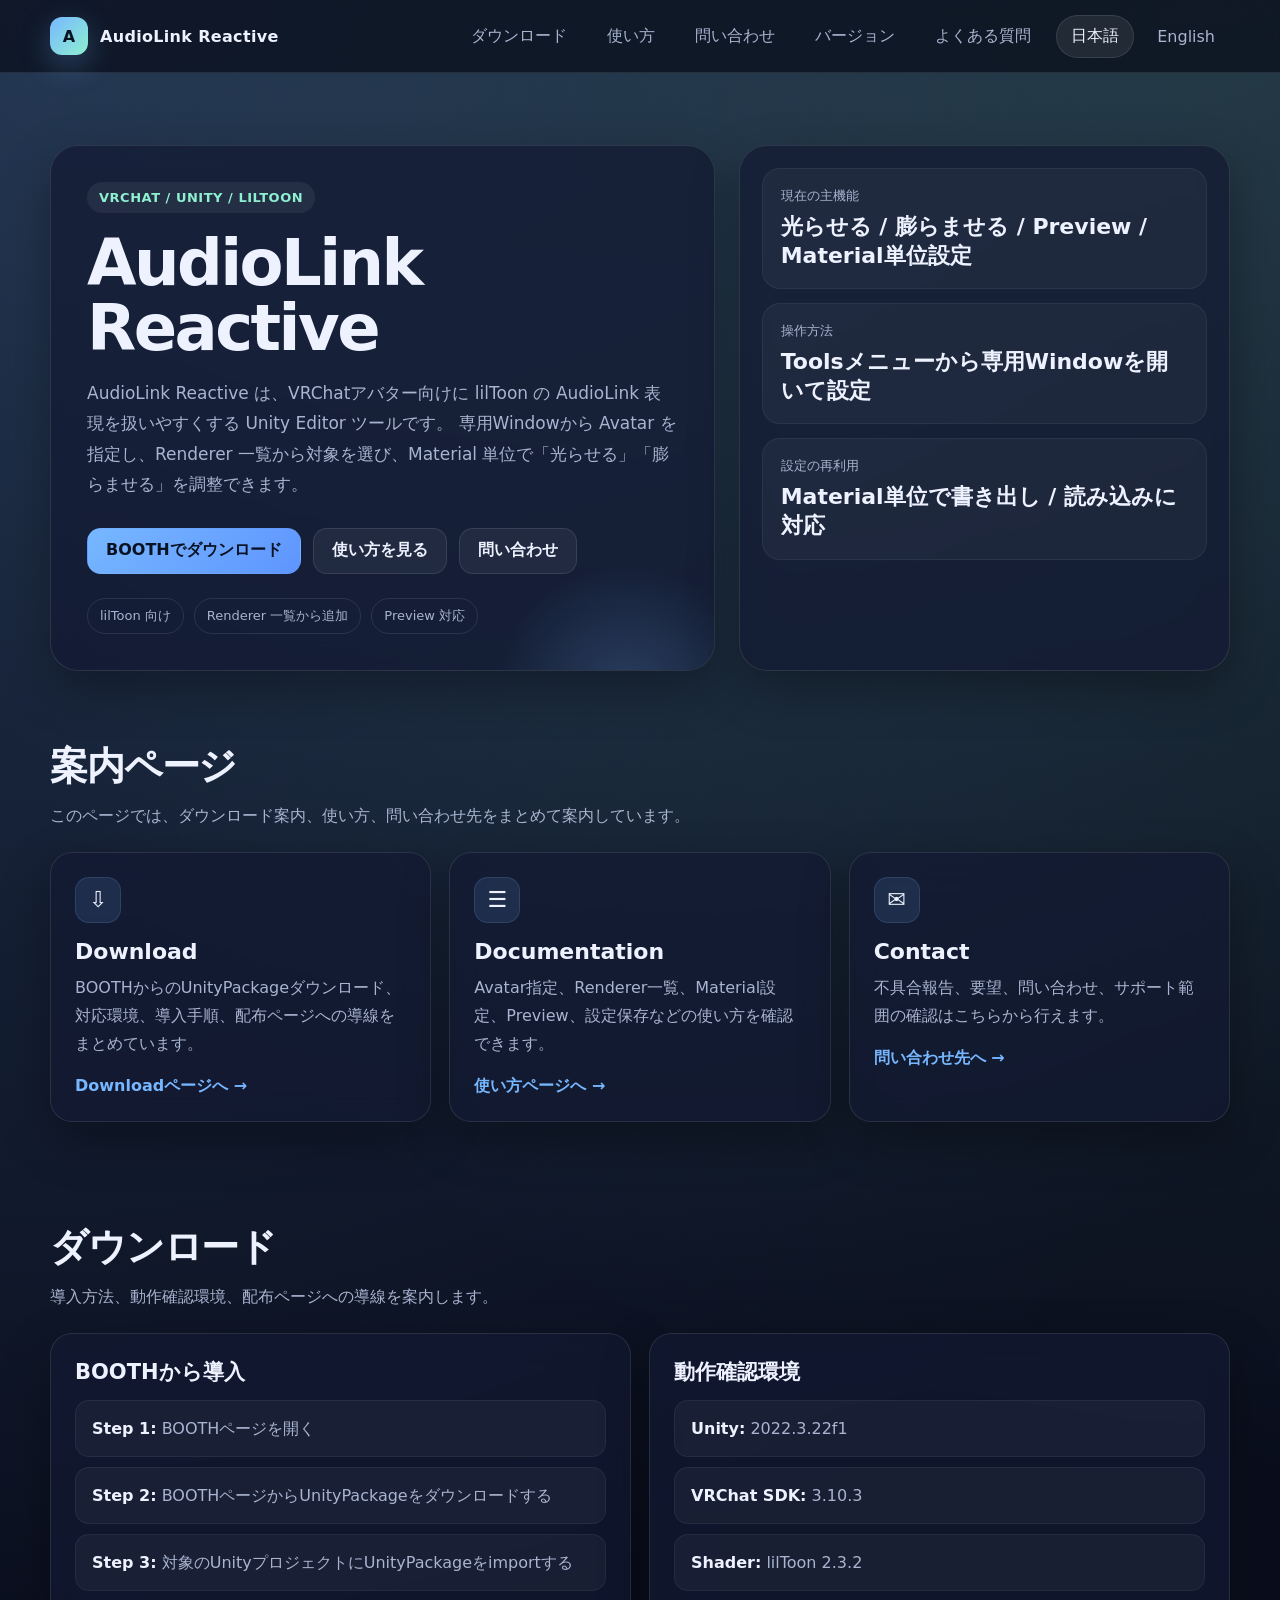
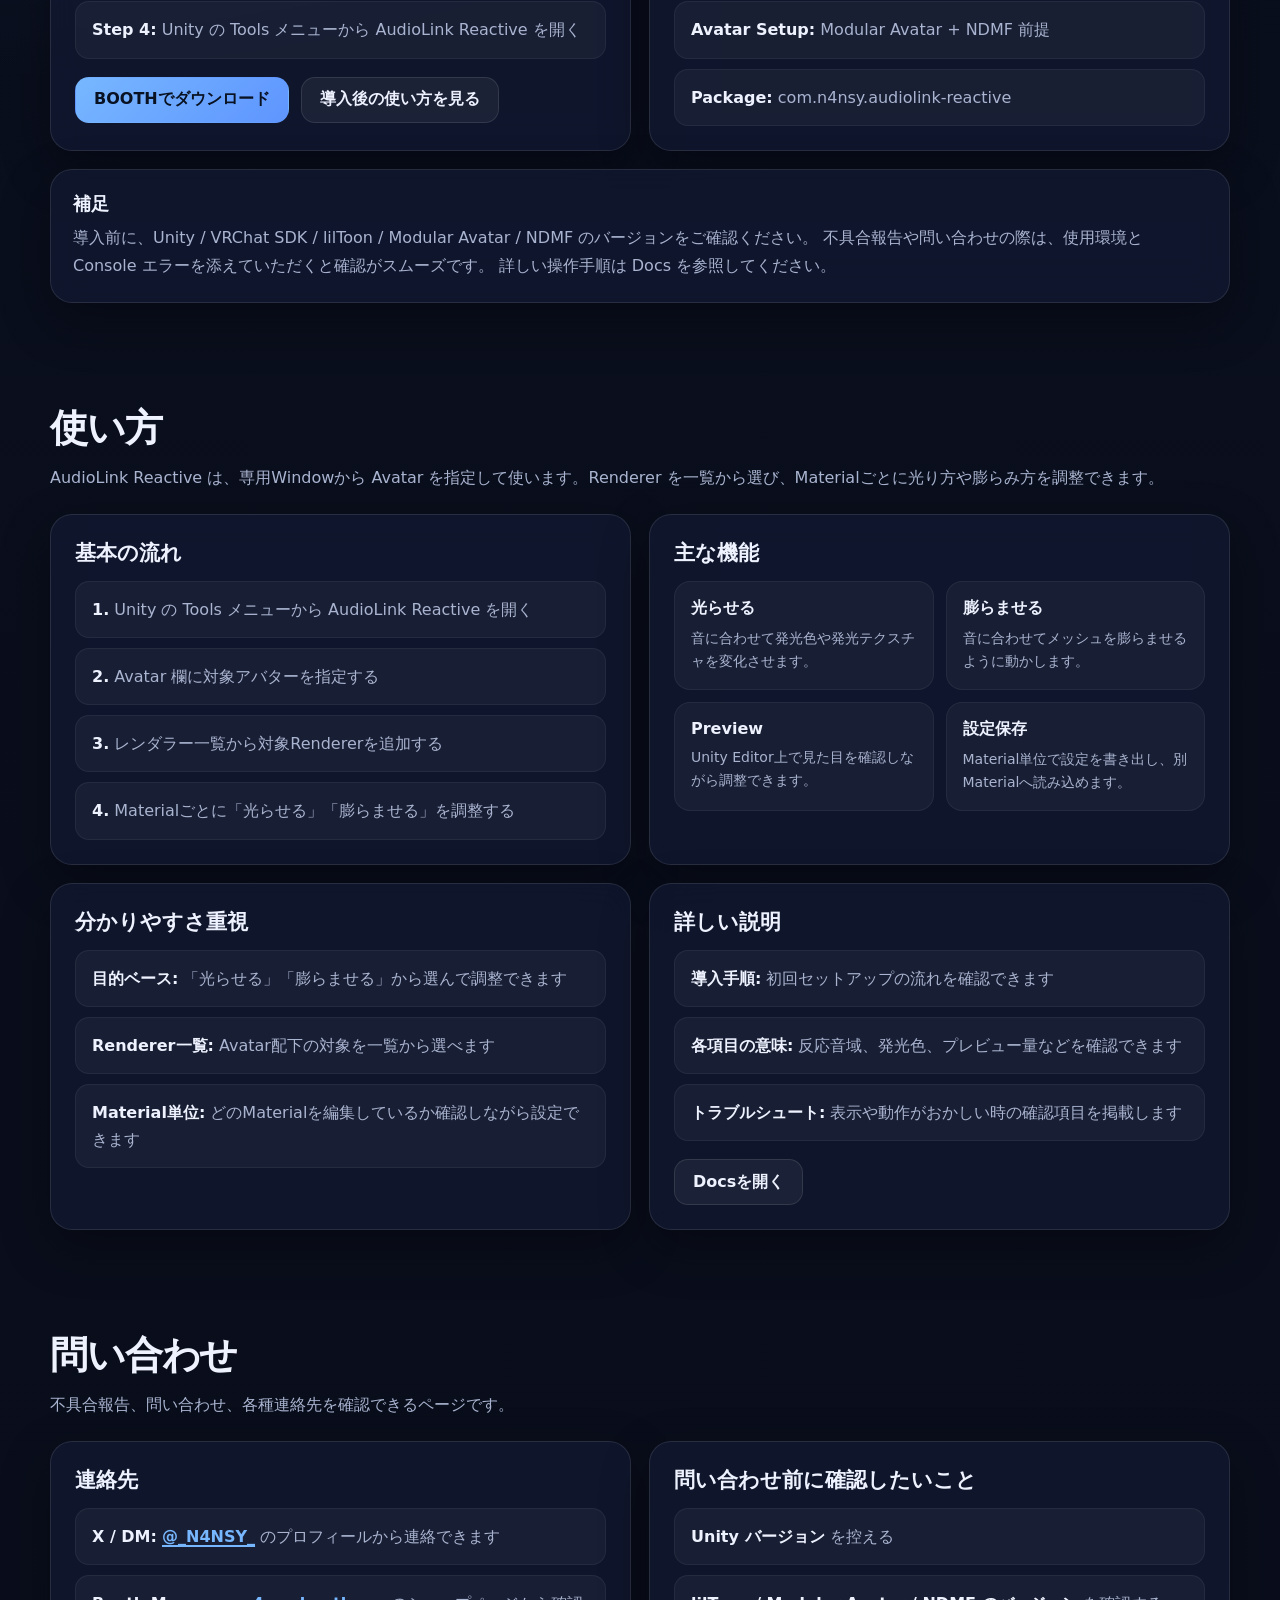
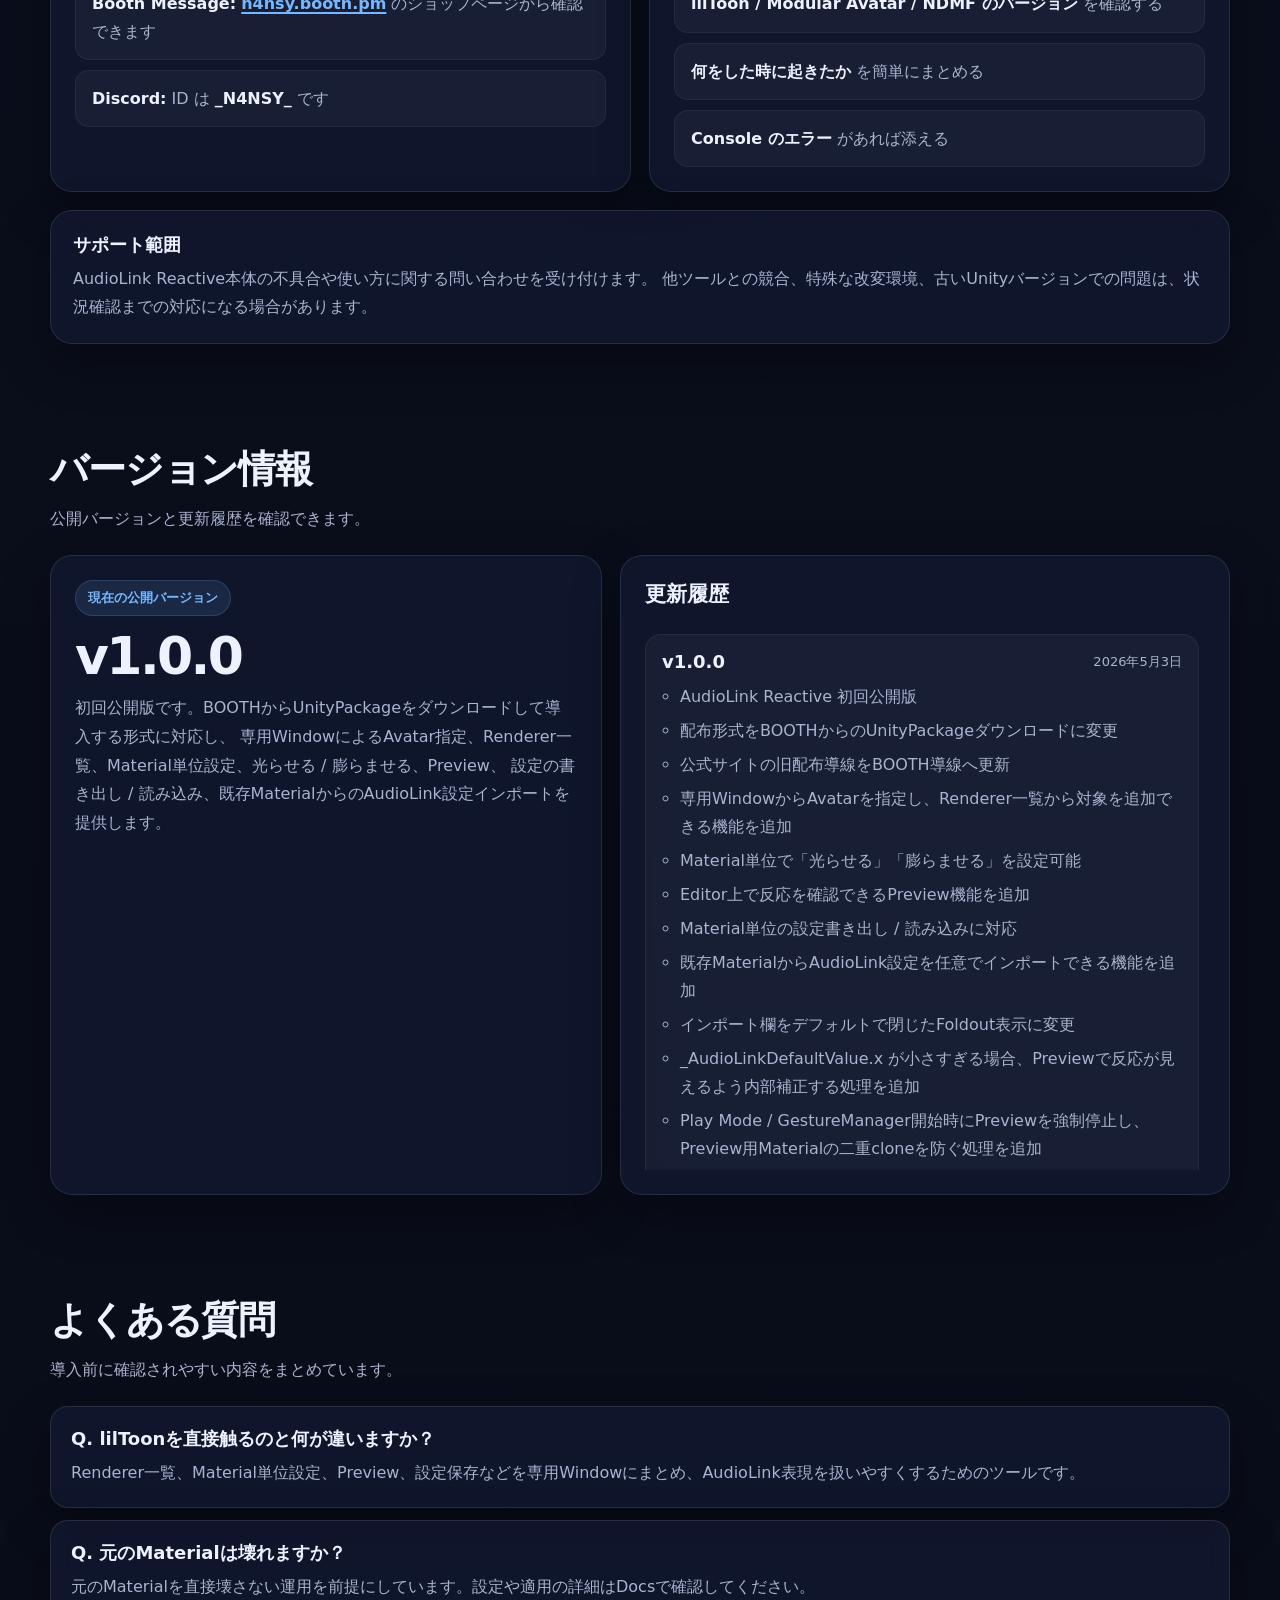
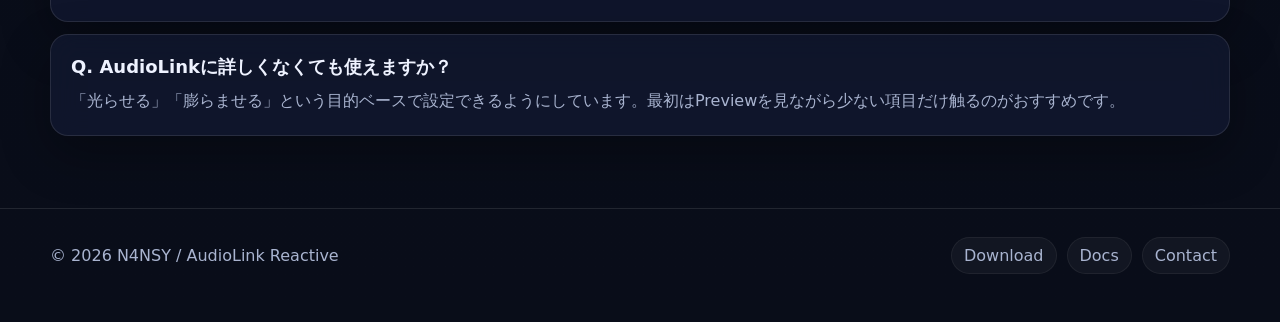
==== index.html @ 4f0a7f17 "Update download link in index.html" ====
<!DOCTYPE html>
<html lang="ja">
<head>
  <meta charset="UTF-8" />
  <meta name="viewport" content="width=device-width, initial-scale=1.0" />
  <title>AudioLink Reactive | Portal</title>
  <link rel="icon" type="image/png" href="favicon.png" sizes="32x32" />
  <link rel="apple-touch-icon" href="apple-touch-icon.png" />
  <link rel="stylesheet" href="css/style.css" />
</head>
<body>
  <header class="nav">
    <div class="container nav-inner">
      <a class="brand" href="#top">
        <span class="brand-mark">A</span>
        <span>AudioLink Reactive</span>
      </a>
      <nav class="nav-links">
        <a href="download.html"><span data-lang="ja">ダウンロード</span><span data-lang="en">Download</span></a>
        <a href="docs.html"><span data-lang="ja">使い方</span><span data-lang="en">Docs</span></a>
        <a href="#contact"><span data-lang="ja">問い合わせ</span><span data-lang="en">Contact</span></a>
        <a href="#versions"><span data-lang="ja">バージョン</span><span data-lang="en">Versions</span></a>
        <a href="#faq"><span data-lang="ja">よくある質問</span><span data-lang="en">FAQ</span></a>
        <div class="lang-switch">
          <button class="lang-btn" type="button" data-set-lang="ja">日本語</button>
          <button class="lang-btn" type="button" data-set-lang="en">English</button>
        </div>
      </nav>
    </div>
  </header>

  <main id="top">
    <section class="hero">
      <div class="container hero-grid">
        <div class="hero-main">
          <span class="eyebrow">VRChat / Unity / lilToon</span>
          <h1>AudioLink Reactive</h1>
          <p class="lead" data-lang-block="ja">
            AudioLink Reactive は、VRChatアバター向けに lilToon の AudioLink 表現を扱いやすくする Unity Editor ツールです。
            専用Windowから Avatar を指定し、Renderer 一覧から対象を選び、Material 単位で「光らせる」「膨らませる」を調整できます。
          </p>
          <p class="lead" data-lang-block="en">
            AudioLink Reactive is a Unity Editor tool for VRChat avatars that makes lilToon AudioLink expressions easier to set up.
            Select an Avatar in the dedicated window, choose targets from the Renderer list, and adjust glow or inflate behavior per material.
          </p>
          <div class="hero-actions">
            <a class="btn primary" href="download.html" target="_blank" rel="noopener noreferrer"><span data-lang="ja">BOOTHでダウンロード</span><span data-lang="en">Download from BOOTH</span></a>
            <a class="btn secondary" href="docs.html"><span data-lang="ja">使い方を見る</span><span data-lang="en">Documentation</span></a>
            <a class="btn secondary" href="#contact"><span data-lang="ja">問い合わせ</span><span data-lang="en">Contact</span></a>
          </div>
          <div class="hero-meta">
            <span class="tag" data-lang-block="ja">lilToon 向け</span>
            <span class="tag" data-lang-block="en">Built for lilToon</span>
            <span class="tag" data-lang-block="ja">Renderer 一覧から追加</span>
            <span class="tag" data-lang-block="en">Renderer list workflow</span>
            <span class="tag" data-lang-block="ja">Preview 対応</span>
            <span class="tag" data-lang-block="en">Preview supported</span>
          </div>
        </div>

        <aside class="hero-side">
          <div class="stat">
            <div data-lang-block="ja">
              <small>現在の主機能</small>
              <strong>光らせる / 膨らませる / Preview / Material単位設定</strong>
            </div>
            <div data-lang-block="en">
              <small>Current core features</small>
              <strong>Glow / Inflate / Preview / Per-material settings</strong>
            </div>
          </div>
          <div class="stat">
            <div data-lang-block="ja">
              <small>操作方法</small>
              <strong>Toolsメニューから専用Windowを開いて設定</strong>
            </div>
            <div data-lang-block="en">
              <small>Workflow</small>
              <strong>Open the dedicated window from the Tools menu</strong>
            </div>
          </div>
          <div class="stat">
            <div data-lang-block="ja">
              <small>設定の再利用</small>
              <strong>Material単位で書き出し / 読み込みに対応</strong>
            </div>
            <div data-lang-block="en">
              <small>Reuse settings</small>
              <strong>Export and import settings per material</strong>
            </div>
          </div>
        </aside>
      </div>
    </section>

    <section class="section">
      <div class="container">
        <div class="section-header">
          <h2 data-lang-block="ja">案内ページ</h2>
          <h2 data-lang-block="en">Portal</h2>
          <p data-lang-block="ja">このページでは、ダウンロード案内、使い方、問い合わせ先をまとめて案内しています。</p>
          <p data-lang-block="en">This page provides a central entry point for downloads, documentation, and contact information.</p>
        </div>

        <div class="portal-grid">
          <a class="page-card" href="download.html">
            <div class="icon">⇩</div>
            <h3>Download</h3>
            <p data-lang-block="ja">BOOTHからのUnityPackageダウンロード、対応環境、導入手順、配布ページへの導線をまとめています。</p>
            <p data-lang-block="en">Entry point for BOOTH UnityPackage downloads, compatibility notes, installation steps, and distribution links.</p>
            <span class="linkline" data-lang-block="ja">Downloadページへ →</span>
            <span class="linkline" data-lang-block="en">Open Download Page →</span>
          </a>

          <a class="page-card" href="docs.html">
            <div class="icon">☰</div>
            <h3>Documentation</h3>
            <p data-lang-block="ja">Avatar指定、Renderer一覧、Material設定、Preview、設定保存などの使い方を確認できます。</p>
            <p data-lang-block="en">Learn how to use Avatar selection, Renderer list, material settings, Preview, and setting profiles.</p>
            <span class="linkline" data-lang-block="ja">使い方ページへ →</span>
            <span class="linkline" data-lang-block="en">Open Docs →</span>
          </a>

          <a class="page-card" href="#contact">
            <div class="icon">✉</div>
            <h3>Contact</h3>
            <p data-lang-block="ja">不具合報告、要望、問い合わせ、サポート範囲の確認はこちらから行えます。</p>
            <p data-lang-block="en">Use this section for bug reports, feature requests, support scope, and contact channels.</p>
            <span class="linkline" data-lang-block="ja">問い合わせ先へ →</span>
            <span class="linkline" data-lang-block="en">Open Contact →</span>
          </a>
        </div>
      </div>
    </section>

    <section class="section" id="download">
      <div class="container">
        <div class="section-header">
          <h2><span data-lang="ja">ダウンロード</span><span data-lang="en">Download</span></h2>
          <p data-lang-block="ja">導入方法、動作確認環境、配布ページへの導線を案内します。</p>
          <p data-lang-block="en">This section covers installation guidance, tested environment details, and links to the distribution page.</p>
        </div>

        <div class="split">
          <article class="card">
            <h3 data-lang-block="ja">BOOTHから導入</h3>
            <h3 data-lang-block="en">Install from BOOTH</h3>
            <ul class="timeline">
              <li data-lang-block="ja"><strong>Step 1:</strong> BOOTHページを開く</li>
              <li data-lang-block="en"><strong>Step 1:</strong> Open the BOOTH page</li>

              <li data-lang-block="ja"><strong>Step 2:</strong> BOOTHページからUnityPackageをダウンロードする</li>
              <li data-lang-block="en"><strong>Step 2:</strong> Download the UnityPackage from the BOOTH page</li>

              <li data-lang-block="ja"><strong>Step 3:</strong> 対象のUnityプロジェクトにUnityPackageをimportする</li>
              <li data-lang-block="en"><strong>Step 3:</strong> Import the UnityPackage into the target Unity project</li>

              <li data-lang-block="ja"><strong>Step 4:</strong> Unity の Tools メニューから AudioLink Reactive を開く</li>
              <li data-lang-block="en"><strong>Step 4:</strong> Open AudioLink Reactive from the Unity Tools menu</li>
            </ul>
            <div class="hero-actions" style="margin-top:18px;">
              <a class="btn primary" href="https://n4nsy.booth.pm/" target="_blank" rel="noopener noreferrer"><span data-lang="ja">BOOTHでダウンロード</span><span data-lang="en">Download from BOOTH</span></a>
              <a class="btn secondary" href="docs.html"><span data-lang="ja">導入後の使い方を見る</span><span data-lang="en">Setup Guide</span></a>
            </div>
          </article>

          <article class="card">
            <h3 data-lang-block="ja">動作確認環境</h3>
            <h3 data-lang-block="en">Tested Environment</h3>
            <ul class="checklist">
              <li data-lang-block="ja"><strong>Unity:</strong> 2022.3.22f1</li>
              <li data-lang-block="en"><strong>Unity:</strong> 2022.3.22f1</li>

              <li data-lang-block="ja"><strong>VRChat SDK:</strong> 3.10.3</li>
              <li data-lang-block="en"><strong>VRChat SDK:</strong> 3.10.3</li>

              <li data-lang-block="ja"><strong>Shader:</strong> lilToon 2.3.2</li>
              <li data-lang-block="en"><strong>Shader:</strong> lilToon 2.3.2</li>

              <li data-lang-block="ja"><strong>Avatar Setup:</strong> Modular Avatar + NDMF 前提</li>
              <li data-lang-block="en"><strong>Avatar Setup:</strong> Built around Modular Avatar + NDMF</li>

              <li data-lang-block="ja"><strong>Package:</strong> com.n4nsy.audiolink-reactive</li>
              <li data-lang-block="en"><strong>Package:</strong> com.n4nsy.audiolink-reactive</li>
            </ul>
          </article>
        </div>

        <div class="notice">
          <strong data-lang-block="ja">補足</strong>
          <strong data-lang-block="en">Notes</strong>
          <p data-lang-block="ja">
            導入前に、Unity / VRChat SDK / lilToon / Modular Avatar / NDMF のバージョンをご確認ください。
            不具合報告や問い合わせの際は、使用環境と Console エラーを添えていただくと確認がスムーズです。
            詳しい操作手順は Docs を参照してください。
          </p>
          <p data-lang-block="en">
            Before installation, please check your Unity, VRChat SDK, lilToon, Modular Avatar, and NDMF versions.
            When reporting issues, including your environment and Console errors will make troubleshooting easier.
            See Docs for detailed usage instructions.
          </p>
        </div>
      </div>
    </section>

    <section class="section" id="docs">
      <div class="container">
        <div class="section-header">
          <h2><span data-lang="ja">使い方</span><span data-lang="en">Documentation</span></h2>
          <p data-lang-block="ja">AudioLink Reactive は、専用Windowから Avatar を指定して使います。Renderer を一覧から選び、Materialごとに光り方や膨らみ方を調整できます。</p>
          <p data-lang-block="en">AudioLink Reactive is configured from a dedicated window. Select an Avatar, choose renderers from the list, and adjust glow or inflate behavior per material.</p>
        </div>

        <div class="docs-grid">
          <article class="card">
            <h3 data-lang-block="ja">基本の流れ</h3>
            <h3 data-lang-block="en">Basic Flow</h3>
            <ul class="feature-list">
              <li data-lang-block="ja"><strong>1.</strong> Unity の Tools メニューから AudioLink Reactive を開く</li>
              <li data-lang-block="en"><strong>1.</strong> Open AudioLink Reactive from the Unity Tools menu</li>

              <li data-lang-block="ja"><strong>2.</strong> Avatar 欄に対象アバターを指定する</li>
              <li data-lang-block="en"><strong>2.</strong> Assign the target avatar in the Avatar field</li>

              <li data-lang-block="ja"><strong>3.</strong> レンダラー一覧から対象Rendererを追加する</li>
              <li data-lang-block="en"><strong>3.</strong> Add target renderers from the Renderer list</li>

              <li data-lang-block="ja"><strong>4.</strong> Materialごとに「光らせる」「膨らませる」を調整する</li>
              <li data-lang-block="en"><strong>4.</strong> Adjust Glow or Inflate settings per material</li>
            </ul>
          </article>

          <article class="card">
            <h3 data-lang-block="ja">主な機能</h3>
            <h3 data-lang-block="en">Main Features</h3>
            <div class="mini-grid">
              <div class="mini-card">
                <strong><span data-lang="ja">光らせる</span><span data-lang="en">Glow</span></strong>
                <p data-lang-block="ja">音に合わせて発光色や発光テクスチャを変化させます。</p>
                <p data-lang-block="en">Changes emission color and texture behavior based on audio.</p>
              </div>

              <div class="mini-card">
                <strong><span data-lang="ja">膨らませる</span><span data-lang="en">Inflate</span></strong>
                <p data-lang-block="ja">音に合わせてメッシュを膨らませるように動かします。</p>
                <p data-lang-block="en">Moves the mesh as if it inflates in response to audio.</p>
              </div>

              <div class="mini-card">
                <strong>Preview</strong>
                <p data-lang-block="ja">Unity Editor上で見た目を確認しながら調整できます。</p>
                <p data-lang-block="en">Preview the effect directly in the Unity Editor while adjusting values.</p>
              </div>

              <div class="mini-card">
                <strong><span data-lang="ja">設定保存</span><span data-lang="en">Profiles</span></strong>
                <p data-lang-block="ja">Material単位で設定を書き出し、別Materialへ読み込めます。</p>
                <p data-lang-block="en">Export settings per material and import them into another material.</p>
              </div>
            </div>
          </article>
        </div>

        <div class="split" style="margin-top:18px;">
          <article class="card">
            <h3 data-lang-block="ja">分かりやすさ重視</h3>
            <h3 data-lang-block="en">Designed to be approachable</h3>
            <ul class="checklist">
              <li data-lang-block="ja"><strong>目的ベース:</strong> 「光らせる」「膨らませる」から選んで調整できます</li>
              <li data-lang-block="en"><strong>Goal-based UI:</strong> Choose Glow or Inflate instead of searching through shader fields</li>

              <li data-lang-block="ja"><strong>Renderer一覧:</strong> Avatar配下の対象を一覧から選べます</li>
              <li data-lang-block="en"><strong>Renderer list:</strong> Select targets from renderers under the Avatar</li>

              <li data-lang-block="ja"><strong>Material単位:</strong> どのMaterialを編集しているか確認しながら設定できます</li>
              <li data-lang-block="en"><strong>Per-material:</strong> Configure settings while checking which material is being edited</li>
            </ul>
          </article>

          <article class="card">
            <h3 data-lang-block="ja">詳しい説明</h3>
            <h3 data-lang-block="en">Detailed Guide</h3>
            <ul class="checklist">
              <li data-lang-block="ja"><strong>導入手順:</strong> 初回セットアップの流れを確認できます</li>
              <li data-lang-block="en"><strong>Setup:</strong> Check the first-time setup flow</li>

              <li data-lang-block="ja"><strong>各項目の意味:</strong> 反応音域、発光色、プレビュー量などを確認できます</li>
              <li data-lang-block="en"><strong>Fields:</strong> Learn what reaction band, emission color, preview amount, and other fields mean</li>

              <li data-lang-block="ja"><strong>トラブルシュート:</strong> 表示や動作がおかしい時の確認項目を掲載します</li>
              <li data-lang-block="en"><strong>Troubleshooting:</strong> Check common points when display or behavior looks wrong</li>
            </ul>
            <div class="hero-actions" style="margin-top:18px;">
              <a class="btn secondary" href="docs.html"><span data-lang="ja">Docsを開く</span><span data-lang="en">Open Docs</span></a>
            </div>
          </article>
        </div>
      </div>
    </section>

    <section class="section" id="contact">
      <div class="container">
        <div class="section-header">
          <h2><span data-lang="ja">問い合わせ</span><span data-lang="en">Contact</span></h2>
          <p data-lang-block="ja">不具合報告、問い合わせ、各種連絡先を確認できるページです。</p>
          <p data-lang-block="en">This section provides contact details for bug reports, questions, and general support.</p>
        </div>

        <div class="split">
          <article class="card">
            <h3 data-lang-block="ja">連絡先</h3>
            <h3 data-lang-block="en">Contact Channels</h3>
            <ul class="contact-list">
              <li data-lang-block="ja"><strong>X / DM:</strong> <a href="https://x.com/_N4NSY_" target="_blank" rel="noopener noreferrer">@_N4NSY_</a> のプロフィールから連絡できます</li>
              <li data-lang-block="en"><strong>X / DM:</strong> Contact via the <a href="https://x.com/_N4NSY_" target="_blank" rel="noopener noreferrer">@_N4NSY_</a> profile</li>

              <li data-lang-block="ja"><strong>Booth Message:</strong> <a href="https://n4nsy.booth.pm/" target="_blank" rel="noopener noreferrer">n4nsy.booth.pm</a> のショップページから確認できます</li>
              <li data-lang-block="en"><strong>Booth Message:</strong> Available from the <a href="https://n4nsy.booth.pm/" target="_blank" rel="noopener noreferrer">n4nsy.booth.pm</a> shop page</li>

              <li data-lang-block="ja"><strong>Discord:</strong> ID は <strong>_N4NSY_</strong> です</li>
              <li data-lang-block="en"><strong>Discord:</strong> The ID is <strong>_N4NSY_</strong></li>
            </ul>
          </article>

          <article class="card">
            <h3 data-lang-block="ja">問い合わせ前に確認したいこと</h3>
            <h3 data-lang-block="en">Before Contacting</h3>
            <ul class="checklist">
              <li data-lang-block="ja"><strong>Unity バージョン</strong> を控える</li>
              <li data-lang-block="en"><strong>Unity version:</strong> Note it down first</li>

              <li data-lang-block="ja"><strong>lilToon / Modular Avatar / NDMF のバージョン</strong> を確認する</li>
              <li data-lang-block="en"><strong>lilToon / Modular Avatar / NDMF versions:</strong> Check them in advance</li>

              <li data-lang-block="ja"><strong>何をした時に起きたか</strong> を簡単にまとめる</li>
              <li data-lang-block="en"><strong>What happened and when:</strong> Summarize it briefly</li>

              <li data-lang-block="ja"><strong>Console のエラー</strong> があれば添える</li>
              <li data-lang-block="en"><strong>Console errors:</strong> Include them if available</li>
            </ul>
          </article>
        </div>

        <div class="notice">
          <strong data-lang-block="ja">サポート範囲</strong>
          <strong data-lang-block="en">Support Scope</strong>
          <p data-lang-block="ja">
            AudioLink Reactive本体の不具合や使い方に関する問い合わせを受け付けます。
            他ツールとの競合、特殊な改変環境、古いUnityバージョンでの問題は、状況確認までの対応になる場合があります。
          </p>
          <p data-lang-block="en">
            Support is available for AudioLink Reactive issues and usage questions.
            Compatibility with other tools, heavily customized environments, or older Unity versions may be handled on a best-effort basis.
          </p>
        </div>
      </div>
    </section>

    <section class="section" id="versions">
      <div class="container">
        <div class="section-header">
          <h2><span data-lang="ja">バージョン情報</span><span data-lang="en">Version Info</span></h2>
          <p data-lang-block="ja">公開バージョンと更新履歴を確認できます。</p>
          <p data-lang-block="en">Check the public version and release history.</p>
        </div>

        <div class="version-grid">
          <article class="card version-current">
            <div>
              <span class="version-badge">
                <span data-lang="ja">現在の公開バージョン</span>
                <span data-lang="en">Current Public Version</span>
              </span>
              <p class="big-version">v1.0.0</p>
            </div>
            <p class="version-note" data-lang-block="ja">
              初回公開版です。BOOTHからUnityPackageをダウンロードして導入する形式に対応し、
              専用WindowによるAvatar指定、Renderer一覧、Material単位設定、光らせる / 膨らませる、Preview、
              設定の書き出し / 読み込み、既存MaterialからのAudioLink設定インポートを提供します。
            </p>
            <p class="version-note" data-lang-block="en">
              Initial public release. It supports UnityPackage distribution through BOOTH and includes Avatar setup,
              Renderer list workflow, per-material settings, Glow / Inflate, Preview, setting export / import,
              and importing AudioLink settings from existing materials.
            </p>
          </article>

          <article class="card changelog-card">
            <h3 data-lang-block="ja">更新履歴</h3>
            <h3 data-lang-block="en">Changelog</h3>

            <div class="changelog-scroll">
              <ul class="changelog-list">
                <li class="changelog-item">
                  <div class="changelog-head">
                    <strong>v1.0.0</strong>
                    <span class="changelog-date">
                      <span data-lang="ja">2026年5月3日</span>
                      <span data-lang="en">May 3, 2026</span>
                    </span>
                  </div>
                  <ul data-lang-block="ja">
                    <li>AudioLink Reactive 初回公開版</li>
                    <li>配布形式をBOOTHからのUnityPackageダウンロードに変更</li>
                    <li>公式サイトの旧配布導線をBOOTH導線へ更新</li>
                    <li>専用WindowからAvatarを指定し、Renderer一覧から対象を追加できる機能を追加</li>
                    <li>Material単位で「光らせる」「膨らませる」を設定可能</li>
                    <li>Editor上で反応を確認できるPreview機能を追加</li>
                    <li>Material単位の設定書き出し / 読み込みに対応</li>
                    <li>既存MaterialからAudioLink設定を任意でインポートできる機能を追加</li>
                    <li>インポート欄をデフォルトで閉じたFoldout表示に変更</li>
                    <li>_AudioLinkDefaultValue.x が小さすぎる場合、Previewで反応が見えるよう内部補正する処理を追加</li>
                    <li>Play Mode / GestureManager開始時にPreviewを強制停止し、Preview用Materialの二重cloneを防ぐ処理を追加</li>
                    <li>Preview用Materialを一時cloneとして扱い、終了時に破棄して元Materialへ復元する処理を整理</li>
                    <li>Preview処理とMaterialインポート処理の責務を分離し、元Materialや読み込み元Materialを直接変更しない方針に整理</li>
                  </ul>
                  <ul data-lang-block="en">
                    <li>Initial public release of AudioLink Reactive</li>
                    <li>Changed distribution to UnityPackage downloads from BOOTH</li>
                    <li>Updated the official site from the previous installation guidance to the BOOTH download flow</li>
                    <li>Added Avatar setup through the dedicated window and target registration from the Renderer list</li>
                    <li>Added per-material Glow and Inflate settings</li>
                    <li>Added Preview for checking reactions in the Unity Editor</li>
                    <li>Added per-material setting export and import</li>
                    <li>Added optional import of AudioLink settings from existing materials</li>
                    <li>Changed the import area to a collapsed Foldout by default</li>
                    <li>Added internal correction when _AudioLinkDefaultValue.x is too small so Preview remains visible</li>
                    <li>Added Preview shutdown before Play Mode / GestureManager starts to prevent duplicate Preview material clones</li>
                    <li>Organized Preview materials as temporary clones that are destroyed on exit and restored to the original materials</li>
                    <li>Separated Preview and material import responsibilities so original and source materials are not modified directly</li>
                  </ul>
                </li>

                <li class="changelog-item">
  <div class="changelog-head">
    <strong>v0.6.1</strong>
    <span class="changelog-date">
      <span data-lang="ja">開発版</span>
      <span data-lang="en">Development</span>
    </span>
  </div>
  <ul data-lang-block="ja">
    <li>UnityPackage配布に向けた依存関係の見直しを開始</li>
    <li>VRCSDKの自動更新を促さない構成を検討</li>
    <li>AudioLink未導入時の依存追加方針を整理</li>
    <li>Downloadページと配布導線の準備を追加</li>
    <li>更新履歴カードを内部スクロール表示に変更</li>
  </ul>
  <ul data-lang-block="en">
    <li>Started reviewing dependencies for UnityPackage distribution</li>
    <li>Reviewed a setup that does not force VRCSDK updates</li>
    <li>Organized the dependency policy for projects without AudioLink</li>
    <li>Added preparation for the Download page and distribution flow</li>
    <li>Changed the changelog card to use internal scrolling</li>
  </ul>
</li>

                <li class="changelog-item">
                  <div class="changelog-head">
                    <strong>v0.6.0</strong>
                    <span class="changelog-date">
                      <span data-lang="ja">開発版</span>
                      <span data-lang="en">Development</span>
                    </span>
                  </div>
                  <ul data-lang-block="ja">
                    <li>Packages配置での動作確認を進行</li>
                    <li>AudioLinkReactiveController をAvatar階層外のSettings Objectで管理する方式に変更</li>
                    <li>VRC SDKのAuto Fix対象にならないよう、Avatar階層内にALRControllerを残さない構成へ調整</li>
                    <li>1Avatarにつき1Settingsを維持しつつ、未使用Settingsを整理できる仕組みを追加</li>
                    <li>Preview ONのままWindowを閉じた際にPreview用Materialが残る問題を修正</li>
                    <li>Build / Upload後にMaterialがMissingになる問題への対策を追加</li>
                    <li>Window内ボタンの幅挙動とアップロード反映チェックボックスの表示崩れを修正</li>
                  </ul>
                  <ul data-lang-block="en">
                    <li>Continued testing with Packages-based placement</li>
                    <li>Changed AudioLinkReactiveController management to use Settings Objects outside the Avatar hierarchy</li>
                    <li>Adjusted the structure so ALRController does not remain inside the Avatar hierarchy and does not trigger VRC SDK Auto Fix</li>
                    <li>Added unused Settings cleanup while keeping one Settings object per Avatar</li>
                    <li>Fixed an issue where Preview materials remained after closing the window with Preview enabled</li>
                    <li>Added fixes for Material references becoming Missing after Build / Upload</li>
                    <li>Fixed inconsistent button width behavior and upload reflection checkbox layout issues in the Window</li>
                  </ul>
                </li>

                <li class="changelog-item">
                  <div class="changelog-head">
                    <strong>v0.5.0</strong>
                    <span class="changelog-date">
                      <span data-lang="ja">開発版</span>
                      <span data-lang="en">Development</span>
                    </span>
                  </div>
                  <ul data-lang-block="ja">
                    <li>専用EditorWindow中心の操作へ移行</li>
                    <li>Avatar欄指定による自動セットアップを追加</li>
                    <li>レンダラー一覧から対象Rendererを選択・追加できるUIを追加</li>
                    <li>Hierarchy選択とレンダラー一覧の連動表示を追加</li>
                    <li>ToolsメニューからAudioLink Reactiveを開けるように変更</li>
                  </ul>
                  <ul data-lang-block="en">
                    <li>Moved the workflow to a dedicated EditorWindow</li>
                    <li>Added automatic setup from the Avatar field</li>
                    <li>Added a UI for selecting and adding target renderers from the Renderer list</li>
                    <li>Added linked selection display between the Hierarchy and Renderer list</li>
                    <li>Changed the entry point to open AudioLink Reactive from the Tools menu</li>
                  </ul>
                </li>

                <li class="changelog-item">
                  <div class="changelog-head">
                    <strong>v0.4.0</strong>
                    <span class="changelog-date">
                      <span data-lang="ja">開発版</span>
                      <span data-lang="en">Development</span>
                    </span>
                  </div>
                  <ul data-lang-block="ja">
                    <li>Material単位の設定管理を整理</li>
                    <li>対象Materialカードの表示を「Renderer名 / Material名」形式に変更</li>
                    <li>内部識別用の_ALReactive_Slot表記をUI上から非表示化</li>
                    <li>設定の書き出し / 読み込みをMaterial単位で扱う方針に変更</li>
                    <li>カード内の重複表示を削減し、UIを簡略化</li>
                  </ul>
                  <ul data-lang-block="en">
                    <li>Improved per-material setting management</li>
                    <li>Changed target material card titles to the “Renderer name / Material name” format</li>
                    <li>Hidden internal _ALReactive_Slot suffixes from the UI</li>
                    <li>Changed export / import behavior to work per material</li>
                    <li>Reduced duplicated information inside material cards</li>
                  </ul>
                </li>

                <li class="changelog-item">
                  <div class="changelog-head">
                    <strong>v0.3.0</strong>
                    <span class="changelog-date">
                      <span data-lang="ja">開発版</span>
                      <span data-lang="en">Development</span>
                    </span>
                  </div>
                  <ul data-lang-block="ja">
                    <li>「発光テクスチャ」「頂点」中心のUIを整理</li>
                    <li>UI表記を「光らせる」「膨らませる」の目的ベースに変更</li>
                    <li>「帯域」を「反応音域」に変更</li>
                    <li>発光設定内の不要なマスク詳細表示を削減</li>
                    <li>点滅、グラデーション、視差、蛍光などを詳細設定として整理</li>
                  </ul>
                  <ul data-lang-block="en">
                    <li>Refined the UI around Emission Texture and Vertex features</li>
                    <li>Changed UI wording to goal-based labels: Glow and Inflate</li>
                    <li>Renamed Band to Reaction Band</li>
                    <li>Reduced unnecessary mask-related details in glow settings</li>
                    <li>Organized blink, gradient, parallax, and fluorescence as advanced settings</li>
                  </ul>
                </li>

                <li class="changelog-item">
                  <div class="changelog-head">
                    <strong>v0.2.0</strong>
                    <span class="changelog-date">
                      <span data-lang="ja">開発版</span>
                      <span data-lang="en">Development</span>
                    </span>
                  </div>
                  <ul data-lang-block="ja">
                    <li>Preview機能を追加</li>
                    <li>プレビュー量による反応確認に対応</li>
                    <li>Play Mode復帰後の表示更新に対応するため、更新操作を追加</li>
                    <li>発光側と頂点側でPreview挙動を揃える方針に変更</li>
                  </ul>
                  <ul data-lang-block="en">
                    <li>Added Preview functionality</li>
                    <li>Added Preview Amount for checking reactions</li>
                    <li>Added refresh behavior for window state after returning from Play Mode</li>
                    <li>Aligned Preview behavior between Glow and Inflate workflows</li>
                  </ul>
                </li>

                <li class="changelog-item">
                  <div class="changelog-head">
                    <strong>v0.1.0</strong>
                    <span class="changelog-date">
                      <span data-lang="ja">開発版</span>
                      <span data-lang="en">Development</span>
                    </span>
                  </div>
                  <ul data-lang-block="ja">
                    <li>AudioLink Reactive の初期開発版</li>
                    <li>lilToonのAudioLink設定を扱う基本構想を作成</li>
                    <li>Renderer / Materialを対象にした非破壊的な設定管理を検討開始</li>
                    <li>発光と頂点リアクティブを中心とした基本機能の実装を開始</li>
                  </ul>
                  <ul data-lang-block="en">
                    <li>Initial development version of AudioLink Reactive</li>
                    <li>Created the basic concept for managing lilToon AudioLink settings</li>
                    <li>Started designing non-destructive setting management for Renderer / Material targets</li>
                    <li>Started implementing core features around glow and vertex reactive behavior</li>
                  </ul>
                </li>
              </ul>
            </div>
          </article>
        </div>
      </div>
    </section>

    <section class="section" id="faq">
      <div class="container">
        <div class="section-header">
          <h2><span data-lang="ja">よくある質問</span><span data-lang="en">FAQ</span></h2>
          <p data-lang-block="ja">導入前に確認されやすい内容をまとめています。</p>
          <p data-lang-block="en">Common questions before installing or using the tool.</p>
        </div>

        <div class="faq">
          <article class="faq-item">
            <h3 data-lang-block="ja">Q. lilToonを直接触るのと何が違いますか？</h3>
            <h3 data-lang-block="en">Q. How is this different from editing lilToon directly?</h3>
            <p data-lang-block="ja">Renderer一覧、Material単位設定、Preview、設定保存などを専用Windowにまとめ、AudioLink表現を扱いやすくするためのツールです。</p>
            <p data-lang-block="en">It brings Renderer selection, per-material settings, Preview, and setting profiles into one dedicated window for easier AudioLink setup.</p>
          </article>

          <article class="faq-item">
            <h3 data-lang-block="ja">Q. 元のMaterialは壊れますか？</h3>
            <h3 data-lang-block="en">Q. Will it damage the original material?</h3>
            <p data-lang-block="ja">元のMaterialを直接壊さない運用を前提にしています。設定や適用の詳細はDocsで確認してください。</p>
            <p data-lang-block="en">The workflow is designed around avoiding direct damage to the original material. See Docs for details.</p>
          </article>

          <article class="faq-item">
            <h3 data-lang-block="ja">Q. AudioLinkに詳しくなくても使えますか？</h3>
            <h3 data-lang-block="en">Q. Can I use it without knowing AudioLink deeply?</h3>
            <p data-lang-block="ja">「光らせる」「膨らませる」という目的ベースで設定できるようにしています。最初はPreviewを見ながら少ない項目だけ触るのがおすすめです。</p>
            <p data-lang-block="en">The UI is organized around goals like Glow and Inflate. Starting with a few fields while checking Preview is recommended.</p>
          </article>
        </div>
      </div>
    </section>
  </main>

  <footer>
    <div class="container footer-inner">
      <span>© 2026 N4NSY / AudioLink Reactive</span>
      <div class="footer-links">
        <a href="download.html">Download</a>
        <a href="docs.html">Docs</a>
        <a href="#contact">Contact</a>
      </div>
    </div>
  </footer>

  <script>
    const root = document.documentElement;
    const savedLang = localStorage.getItem("alr-lang") || "ja";

    function setLang(lang) {
      root.setAttribute("data-current-lang", lang);
      localStorage.setItem("alr-lang", lang);
      document.querySelectorAll("[data-set-lang]").forEach((button) => {
        button.classList.toggle("active", button.dataset.setLang === lang);
      });
    }

    document.querySelectorAll("[data-set-lang]").forEach((button) => {
      button.addEventListener("click", () => setLang(button.dataset.setLang));
    });

    setLang(savedLang);
  </script>
</body>
</html>
---- css/style.css ----
:root {
  --bg: #0b1020;
  --bg-soft: #121933;
  --panel: rgba(18, 25, 51, 0.72);
  --panel-strong: rgba(20, 28, 58, 0.92);
  --panel-2: rgba(255,255,255,0.04);
  --text: #eef2ff;
  --muted: #a9b4d0;
  --line: rgba(255,255,255,0.1);
  --accent: #77b7ff;
  --accent-2: #8ef0d0;
  --ok: #9ef3bf;
  --warn: #ffd38a;
  --shadow: 0 18px 50px rgba(0,0,0,0.32);
  --radius: 22px;
  --radius-sm: 14px;
  --max: 1180px;
}

* {
  box-sizing: border-box;
}

html {
  scroll-behavior: smooth;
}

body {
  margin: 0;
  font-family: Inter, "Hiragino Sans", "Noto Sans JP", system-ui, -apple-system, BlinkMacSystemFont, sans-serif;
  color: var(--text);
  background:
    radial-gradient(circle at top left, rgba(119, 183, 255, 0.22), transparent 32%),
    radial-gradient(circle at top right, rgba(142, 240, 208, 0.16), transparent 28%),
    linear-gradient(180deg, #0a0f1f 0%, #090d19 100%);
  min-height: 100vh;
  overflow-x: hidden;
}

a {
  color: inherit;
  text-decoration: none;
}

p,
li,
span,
strong,
small,
a,
button {
  overflow-wrap: anywhere;
}

.container {
  width: min(calc(100% - 32px), var(--max));
  margin: 0 auto;
}

/* Header / Navigation */

.nav {
  position: sticky;
  top: 0;
  z-index: 50;
  backdrop-filter: blur(16px);
  background: rgba(9, 13, 25, 0.72);
  border-bottom: 1px solid var(--line);
}

.nav-inner {
  display: flex;
  align-items: center;
  justify-content: space-between;
  gap: 16px;
  min-height: 72px;
}

.brand {
  display: flex;
  align-items: center;
  gap: 12px;
  font-weight: 700;
  letter-spacing: 0.02em;
  min-width: 0;
}

.brand-mark {
  width: 38px;
  height: 38px;
  border-radius: 12px;
  background: linear-gradient(135deg, var(--accent), var(--accent-2));
  box-shadow: 0 10px 30px rgba(119, 183, 255, 0.28);
  display: grid;
  place-items: center;
  color: #081222;
  font-weight: 900;
  flex-shrink: 0;
}

.brand span:last-child {
  white-space: nowrap;
  overflow: hidden;
  text-overflow: ellipsis;
}

.nav-links {
  display: flex;
  align-items: center;
  gap: 10px;
  flex-wrap: wrap;
  min-width: 0;
}

.nav-links a,
.lang-btn {
  color: var(--muted);
  padding: 10px 14px;
  border-radius: 999px;
  transition: 0.18s ease;
  background: transparent;
  border: 1px solid transparent;
  cursor: pointer;
  font: inherit;
}

.nav-links a:hover,
.lang-btn:hover,
.lang-btn.active {
  color: var(--text);
  background: rgba(255,255,255,0.08);
  border-color: var(--line);
}

.lang-switch {
  display: flex;
  gap: 8px;
  flex-wrap: wrap;
}

/* Common Hero */

.hero {
  padding: 72px 0 42px;
}

.hero-grid {
  display: grid;
  grid-template-columns: 1.15fr 0.85fr;
  gap: 24px;
  align-items: stretch;
}

.hero-main,
.hero-side,
.hero-card,
.side-card,
.card,
.page-card,
.faq-item,
.notice,
.toc-card,
.tip {
  background: var(--panel);
  border: 1px solid var(--line);
  backdrop-filter: blur(14px);
  box-shadow: var(--shadow);
}

.hero-main,
.hero-card {
  border-radius: 28px;
  padding: 36px;
  position: relative;
  overflow: hidden;
}

.hero-main::after {
  content: "";
  position: absolute;
  inset: auto -8% -32% auto;
  width: 280px;
  height: 280px;
  border-radius: 50%;
  background: radial-gradient(circle, rgba(119,183,255,0.22), transparent 68%);
  pointer-events: none;
}

.eyebrow {
  display: inline-flex;
  align-items: center;
  gap: 8px;
  padding: 8px 12px;
  border-radius: 999px;
  background: rgba(255,255,255,0.06);
  color: var(--accent-2);
  font-size: 13px;
  font-weight: 700;
  letter-spacing: 0.04em;
  text-transform: uppercase;
}

h1 {
  margin: 18px 0 16px;
  font-size: clamp(34px, 6vw, 64px);
  line-height: 1.02;
  letter-spacing: -0.04em;
}

.lead {
  margin: 0;
  color: var(--muted);
  font-size: 17px;
  line-height: 1.8;
  max-width: 62ch;
}

.hero-actions {
  margin-top: 28px;
  display: flex;
  flex-wrap: wrap;
  gap: 12px;
}

.btn {
  display: inline-flex;
  align-items: center;
  justify-content: center;
  gap: 8px;
  min-height: 46px;
  padding: 0 18px;
  border-radius: 14px;
  border: 1px solid transparent;
  font-weight: 700;
  transition: 0.18s ease;
}

.btn.primary {
  background: linear-gradient(135deg, var(--accent), #5e95ff);
  color: #081222;
}

.btn.primary:hover {
  transform: translateY(-1px);
  box-shadow: 0 12px 30px rgba(119,183,255,0.25);
}

.btn.secondary {
  background: rgba(255,255,255,0.05);
  border-color: var(--line);
  color: var(--text);
}

.btn.secondary:hover {
  background: rgba(255,255,255,0.08);
}

.hero-meta {
  margin-top: 24px;
  display: flex;
  gap: 10px;
  flex-wrap: wrap;
}

.tag {
  padding: 8px 12px;
  border-radius: 999px;
  border: 1px solid var(--line);
  color: var(--muted);
  font-size: 13px;
}

.hero-side {
  border-radius: 28px;
  padding: 22px;
  display: grid;
  gap: 14px;
  align-content: start;
}

.side-stack {
  display: grid;
  gap: 14px;
}

.side-card {
  border-radius: 22px;
  padding: 20px;
}

.side-card small {
  display: block;
  color: var(--muted);
  margin-bottom: 8px;
}

.side-card strong {
  display: block;
  font-size: 21px;
  line-height: 1.35;
}

.stat {
  padding: 18px;
  border-radius: 18px;
  background: rgba(255,255,255,0.04);
  border: 1px solid rgba(255,255,255,0.06);
}

.stat small {
  display: block;
  color: var(--muted);
  margin-bottom: 8px;
  font-size: 13px;
}

.stat strong {
  display: block;
  font-size: 22px;
  line-height: 1.3;
}

/* Index sections */

.section {
  padding: 28px 0 72px;
}

.section-header {
  margin-bottom: 22px;
}

.section-header h2 {
  margin: 0 0 10px;
  font-size: clamp(26px, 3vw, 40px);
  letter-spacing: -0.03em;
}

.section-header p {
  margin: 0;
  color: var(--muted);
  line-height: 1.75;
}

.portal-grid {
  display: grid;
  grid-template-columns: repeat(3, minmax(0, 1fr));
  gap: 18px;
}

.page-card {
  border-radius: var(--radius);
  padding: 24px;
  transition: 0.18s ease;
  min-height: 100%;
}

.page-card:hover {
  transform: translateY(-3px);
  border-color: rgba(119,183,255,0.35);
}

.page-card .icon {
  width: 46px;
  height: 46px;
  border-radius: 14px;
  background: rgba(119,183,255,0.12);
  border: 1px solid rgba(119,183,255,0.16);
  display: grid;
  place-items: center;
  font-size: 22px;
  margin-bottom: 16px;
}

.page-card h3 {
  margin: 0 0 10px;
  font-size: 22px;
}

.page-card p {
  margin: 0 0 18px;
  color: var(--muted);
  line-height: 1.75;
}

.linkline {
  color: var(--accent);
  font-weight: 700;
}

.split {
  display: grid;
  grid-template-columns: 1fr 1fr;
  gap: 18px;
}

.card {
  border-radius: var(--radius);
  padding: 24px;
}

.card h3 {
  margin: 0 0 14px;
  font-size: 21px;
}

.checklist,
.timeline,
.contact-list,
.feature-list,
.steps,
.bullet-list,
.field-list {
  display: grid;
  gap: 10px;
  margin: 0;
  padding: 0;
  list-style: none;
}

.steps,
.bullet-list,
.field-list {
  margin-top: 16px;
}

.checklist li,
.timeline li,
.contact-list li,
.feature-list li,
.steps li,
.bullet-list li,
.field-list li {
  padding: 14px 16px;
  border-radius: 14px;
  background: rgba(255,255,255,0.04);
  border: 1px solid rgba(255,255,255,0.06);
  line-height: 1.7;
  color: var(--muted);
}

.checklist strong,
.timeline strong,
.contact-list strong,
.feature-list strong,
.steps strong,
.bullet-list strong,
.field-list strong {
  color: var(--text);
}

.contact-list a {
  color: var(--accent);
  font-weight: 700;
  text-decoration: underline;
  text-decoration-thickness: 2px;
  text-underline-offset: 3px;
  transition: 0.18s ease;
}

.contact-list a:hover {
  color: var(--accent-2);
}

.docs-grid {
  display: grid;
  grid-template-columns: repeat(2, minmax(0, 1fr));
  gap: 18px;
}

.mini-grid {
  display: grid;
  grid-template-columns: repeat(2, minmax(0, 1fr));
  gap: 12px;
}

.mini-card,
.mini {
  padding: 16px;
  border-radius: 16px;
  background: rgba(255,255,255,0.04);
  border: 1px solid rgba(255,255,255,0.06);
}

.mini-card strong,
.mini strong {
  display: block;
  margin-bottom: 8px;
}

.mini-card p,
.mini p {
  margin: 0;
  color: var(--muted);
  line-height: 1.65;
  font-size: 14px;
}

.notice {
  border-radius: var(--radius);
  padding: 22px;
  margin-top: 18px;
}

.notice strong {
  display: block;
  margin-bottom: 8px;
  font-size: 18px;
}

.notice p {
  margin: 0;
  color: var(--muted);
  line-height: 1.75;
}

.faq {
  display: grid;
  gap: 12px;
  margin-top: 16px;
}

.faq-item {
  border-radius: 18px;
  padding: 20px;
}

.faq-item h3 {
  margin: 0 0 8px;
  font-size: 18px;
}

.faq-item p {
  margin: 0;
  color: var(--muted);
  line-height: 1.75;
}

.version-grid {
  display: grid;
  grid-template-columns: 0.95fr 1.05fr;
  gap: 18px;
}

.version-badge {
  display: inline-flex;
  align-items: center;
  gap: 8px;
  padding: 8px 12px;
  border-radius: 999px;
  background: rgba(119,183,255,0.12);
  border: 1px solid rgba(119,183,255,0.18);
  color: var(--accent);
  font-size: 13px;
  font-weight: 700;
  margin-bottom: 14px;
}

.version-current {
  display: flex;
  flex-direction: column;
  align-items: flex-start;
  justify-content: flex-start;
  gap: 12px;
}

.version-current .big-version {
  font-size: clamp(30px, 5vw, 52px);
  line-height: 1;
  letter-spacing: -0.05em;
  font-weight: 800;
  margin: 0;
}

.version-current .version-note {
  margin: 0;
  color: var(--muted);
  line-height: 1.8;
}

.changelog-card {
  max-height: 640px;
  display: flex;
  flex-direction: column;
}

.changelog-scroll {
  margin-top: 12px;
  padding-right: 6px;
  overflow-y: auto;
  overscroll-behavior: contain;
  flex: 1;
  min-height: 0;
}

.changelog-scroll::-webkit-scrollbar {
  width: 8px;
}

.changelog-scroll::-webkit-scrollbar-track {
  background: rgba(255,255,255,0.04);
  border-radius: 999px;
}

.changelog-scroll::-webkit-scrollbar-thumb {
  background: rgba(119,183,255,0.35);
  border-radius: 999px;
}

.changelog-scroll::-webkit-scrollbar-thumb:hover {
  background: rgba(119,183,255,0.55);
}

.changelog-list {
  display: grid;
  gap: 12px;
  margin: 0;
  padding: 0;
  list-style: none;
}

.changelog-item {
  padding: 16px;
  border-radius: 16px;
  background: rgba(255,255,255,0.04);
  border: 1px solid rgba(255,255,255,0.06);
}

.changelog-head {
  display: flex;
  justify-content: space-between;
  align-items: center;
  gap: 12px;
  margin-bottom: 10px;
  flex-wrap: wrap;
}

.changelog-head strong {
  font-size: 18px;
  line-height: 1.2;
}

.changelog-date {
  color: var(--muted);
  font-size: 13px;
}

.changelog-item ul {
  margin: 0;
  padding-left: 18px;
  color: var(--muted);
  line-height: 1.75;
}

.changelog-item li + li {
  margin-top: 6px;
}

/* Docs page */

.layout {
  padding: 18px 0 72px;
}

.docs-layout {
  display: grid;
  grid-template-columns: 280px minmax(0, 1fr);
  gap: 20px;
  align-items: start;
}

.toc-wrap {
  position: sticky;
  top: 92px;
}

.toc-card {
  border-radius: 22px;
  padding: 18px;
}

.toc-card h2 {
  margin: 0 0 14px;
  font-size: 18px;
}

.toc-list {
  display: grid;
  gap: 8px;
  margin: 0;
  padding: 0;
  list-style: none;
}

.toc-list a {
  display: block;
  padding: 10px 12px;
  border-radius: 12px;
  color: var(--muted);
  background: rgba(255,255,255,0.03);
  border: 1px solid rgba(255,255,255,0.04);
  transition: 0.18s ease;
}

.toc-list a:hover {
  color: var(--text);
  background: rgba(255,255,255,0.06);
}

.content {
  display: grid;
  gap: 18px;
  min-width: 0;
}

.section-title {
  margin: 0 0 10px;
  font-size: clamp(24px, 3vw, 34px);
  letter-spacing: -0.03em;
}

.section-lead {
  margin: 0;
  color: var(--muted);
  line-height: 1.8;
}

.grid-2 {
  display: grid;
  grid-template-columns: 1fr 1fr;
  gap: 14px;
  margin-top: 16px;
}

.tip {
  border-radius: 18px;
  padding: 18px;
  margin-top: 16px;
}

.tip.ok {
  border-color: rgba(158,243,191,0.18);
}

.tip.warn {
  border-color: rgba(255,211,138,0.18);
}

.tip strong {
  display: block;
  margin-bottom: 8px;
  font-size: 17px;
}

.tip p {
  margin: 0;
  color: var(--muted);
  line-height: 1.8;
}

/* Footer */

footer {
  border-top: 1px solid var(--line);
  padding: 28px 0 48px;
  color: var(--muted);
}

.footer-inner {
  display: flex;
  justify-content: space-between;
  align-items: center;
  gap: 16px;
  flex-wrap: wrap;
}

.footer-links {
  display: flex;
  gap: 10px;
  flex-wrap: wrap;
}

.footer-links a {
  padding: 8px 12px;
  border-radius: 999px;
  background: rgba(255,255,255,0.04);
  border: 1px solid rgba(255,255,255,0.06);
}

/* Language visibility */

[data-lang],
[data-lang-block] {
  display: none !important;
}

html[data-current-lang="ja"] [data-lang="ja"],
html[data-current-lang="en"] [data-lang="en"] {
  display: inline !important;
}

html[data-current-lang="ja"] [data-lang-block="ja"],
html[data-current-lang="en"] [data-lang-block="en"] {
  display: block !important;
}

/* Responsive */

@media (max-width: 980px) {
  .hero-grid,
  .portal-grid,
  .split,
  .docs-grid,
  .version-grid,
  .docs-layout,
  .grid-2 {
    grid-template-columns: 1fr;
  }

  .toc-wrap {
    position: static;
  }

  .changelog-card {
    max-height: 560px;
  }
}

@media (max-width: 720px) {
  .container {
    width: min(calc(100% - 20px), var(--max));
  }

  .nav {
    position: static;
  }

  .nav-inner {
    min-height: 0;
    align-items: stretch;
    flex-direction: column;
    padding-top: 12px;
    padding-bottom: 12px;
    gap: 12px;
  }

  .brand {
    gap: 10px;
    align-self: flex-start;
    max-width: 100%;
  }

  .brand-mark {
    width: 32px;
    height: 32px;
    border-radius: 10px;
    font-size: 14px;
  }

  .brand span:last-child {
    font-size: 16px;
    line-height: 1.2;
    max-width: calc(100vw - 92px);
  }

  .nav-links {
    width: 100%;
    display: grid;
    grid-template-columns: repeat(2, minmax(0, 1fr));
    gap: 8px;
  }

  .nav-links > a,
  .nav-links > .lang-switch {
    width: 100%;
  }

  .nav-links a,
  .lang-btn {
    width: 100%;
    min-height: 42px;
    padding: 10px 12px;
    text-align: center;
    justify-content: center;
  }

  .lang-switch {
    grid-column: 1 / -1;
    display: grid;
    grid-template-columns: 1fr 1fr;
    gap: 8px;
  }

  .hero {
    padding: 28px 0 42px;
  }

  .hero-grid,
  .portal-grid,
  .split,
  .docs-grid,
  .version-grid,
  .docs-layout,
  .grid-2 {
    grid-template-columns: 1fr;
    gap: 14px;
  }

  .hero-main,
  .hero-card,
  .hero-side,
  .side-card,
  .card,
  .page-card,
  .notice,
  .faq-item,
  .toc-card,
  .tip {
    border-radius: 18px;
  }

  .hero-main,
  .hero-card {
    padding: 22px;
  }

  .hero-side,
  .side-card {
    padding: 18px;
  }

  .stat {
    padding: 16px;
  }

  .stat strong,
  .side-card strong {
    font-size: 19px;
  }

  .section {
    padding: 22px 0 56px;
  }

  .layout {
    padding: 18px 0 56px;
  }

  .section-header {
    margin-bottom: 16px;
  }

  .section-header h2 {
    font-size: 28px;
  }

  .page-card,
  .card,
  .faq-item,
  .notice,
  .toc-card,
  .tip {
    padding: 18px;
  }

  .page-card h3,
  .card h3 {
    font-size: 20px;
  }

  .mini-grid {
    grid-template-columns: 1fr;
  }

  .hero-actions,
  .footer-links {
    gap: 8px;
  }

  .btn {
    width: 100%;
  }

  .footer-inner {
    align-items: flex-start;
  }

  .changelog-card {
    max-height: 520px;
  }
}
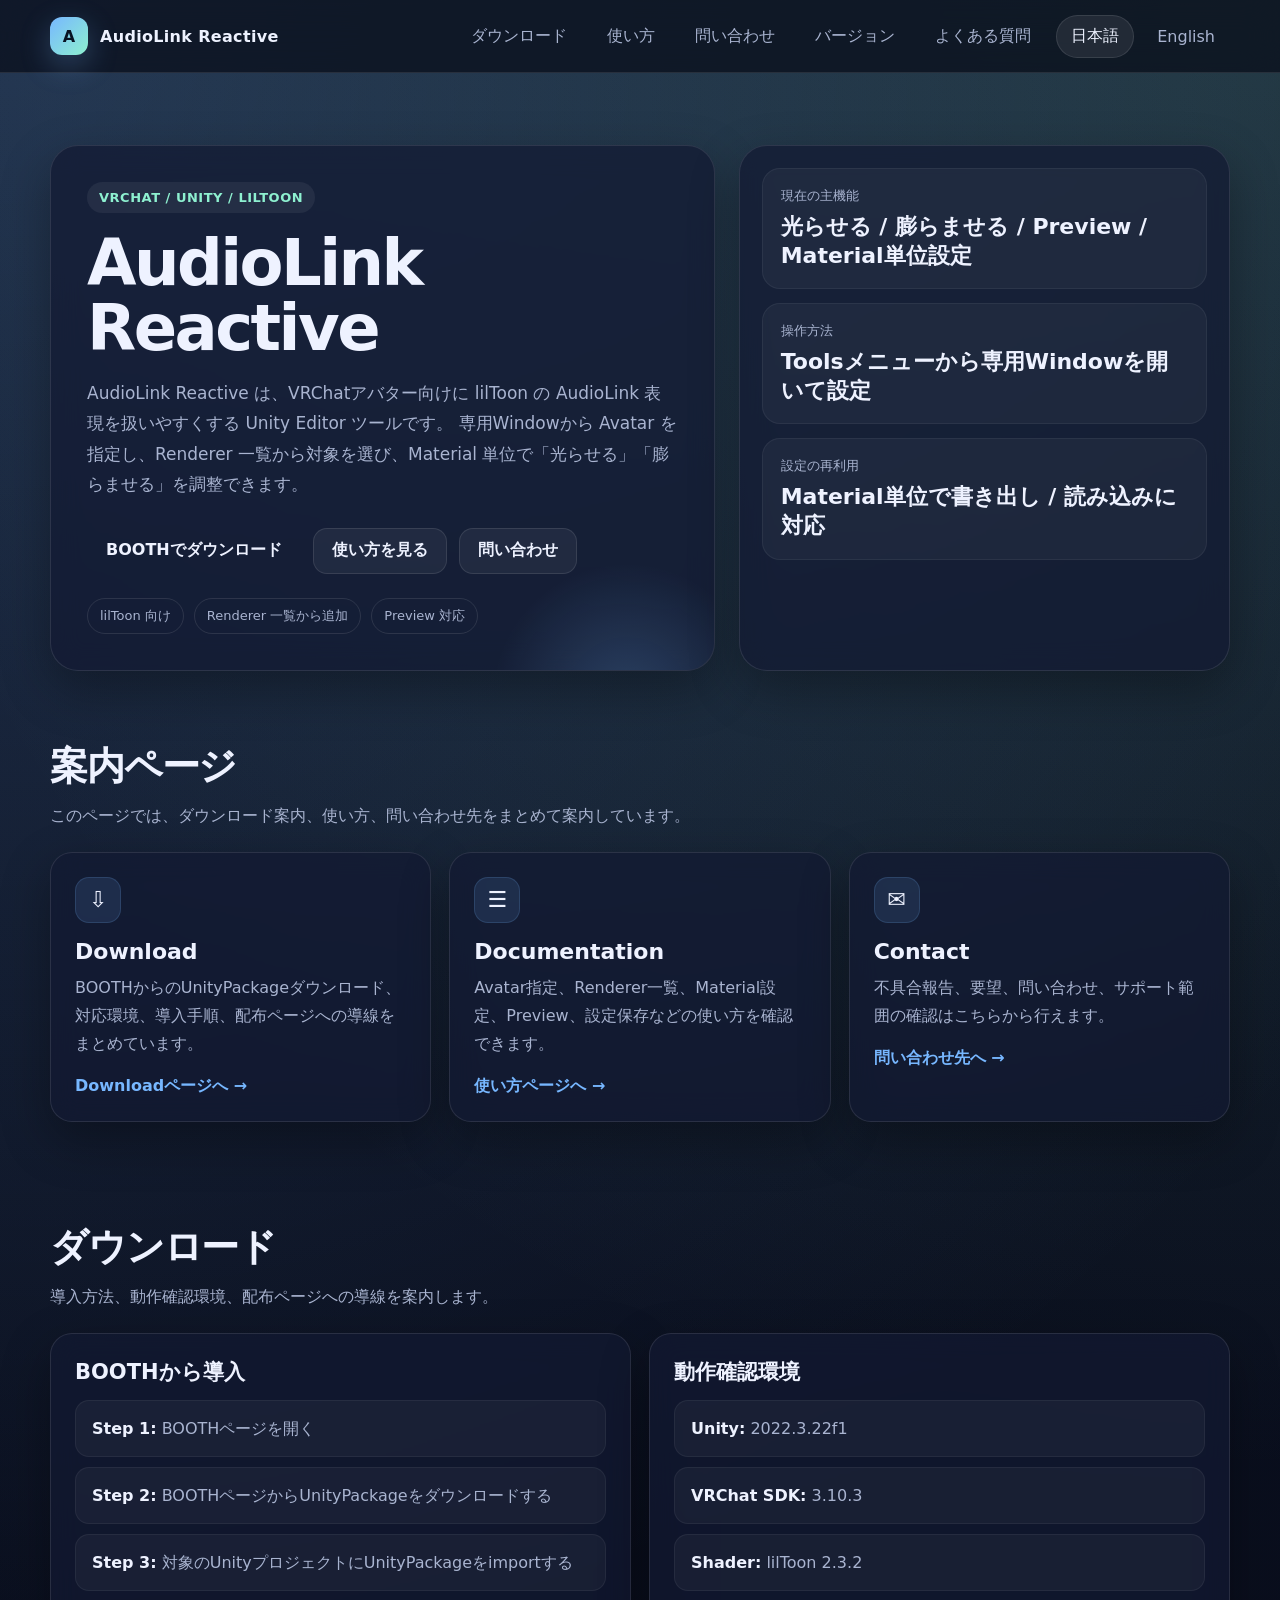
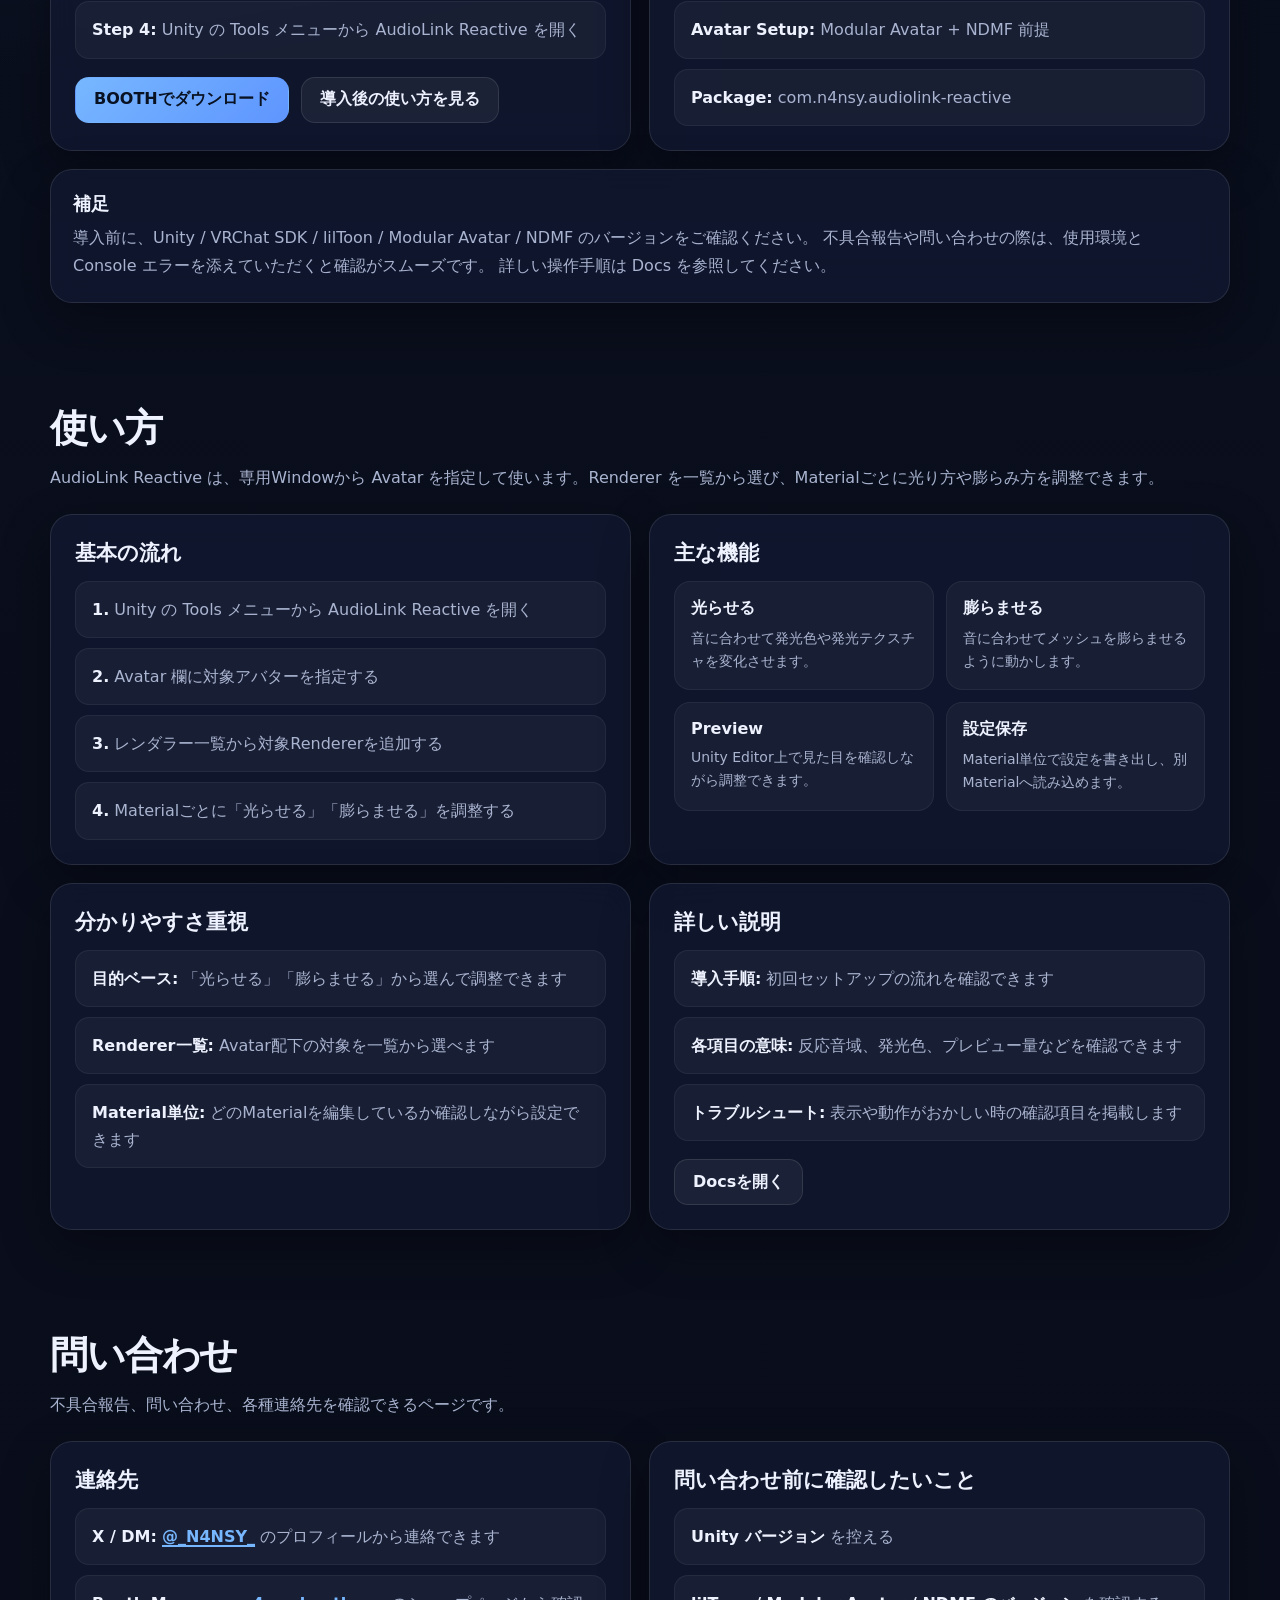
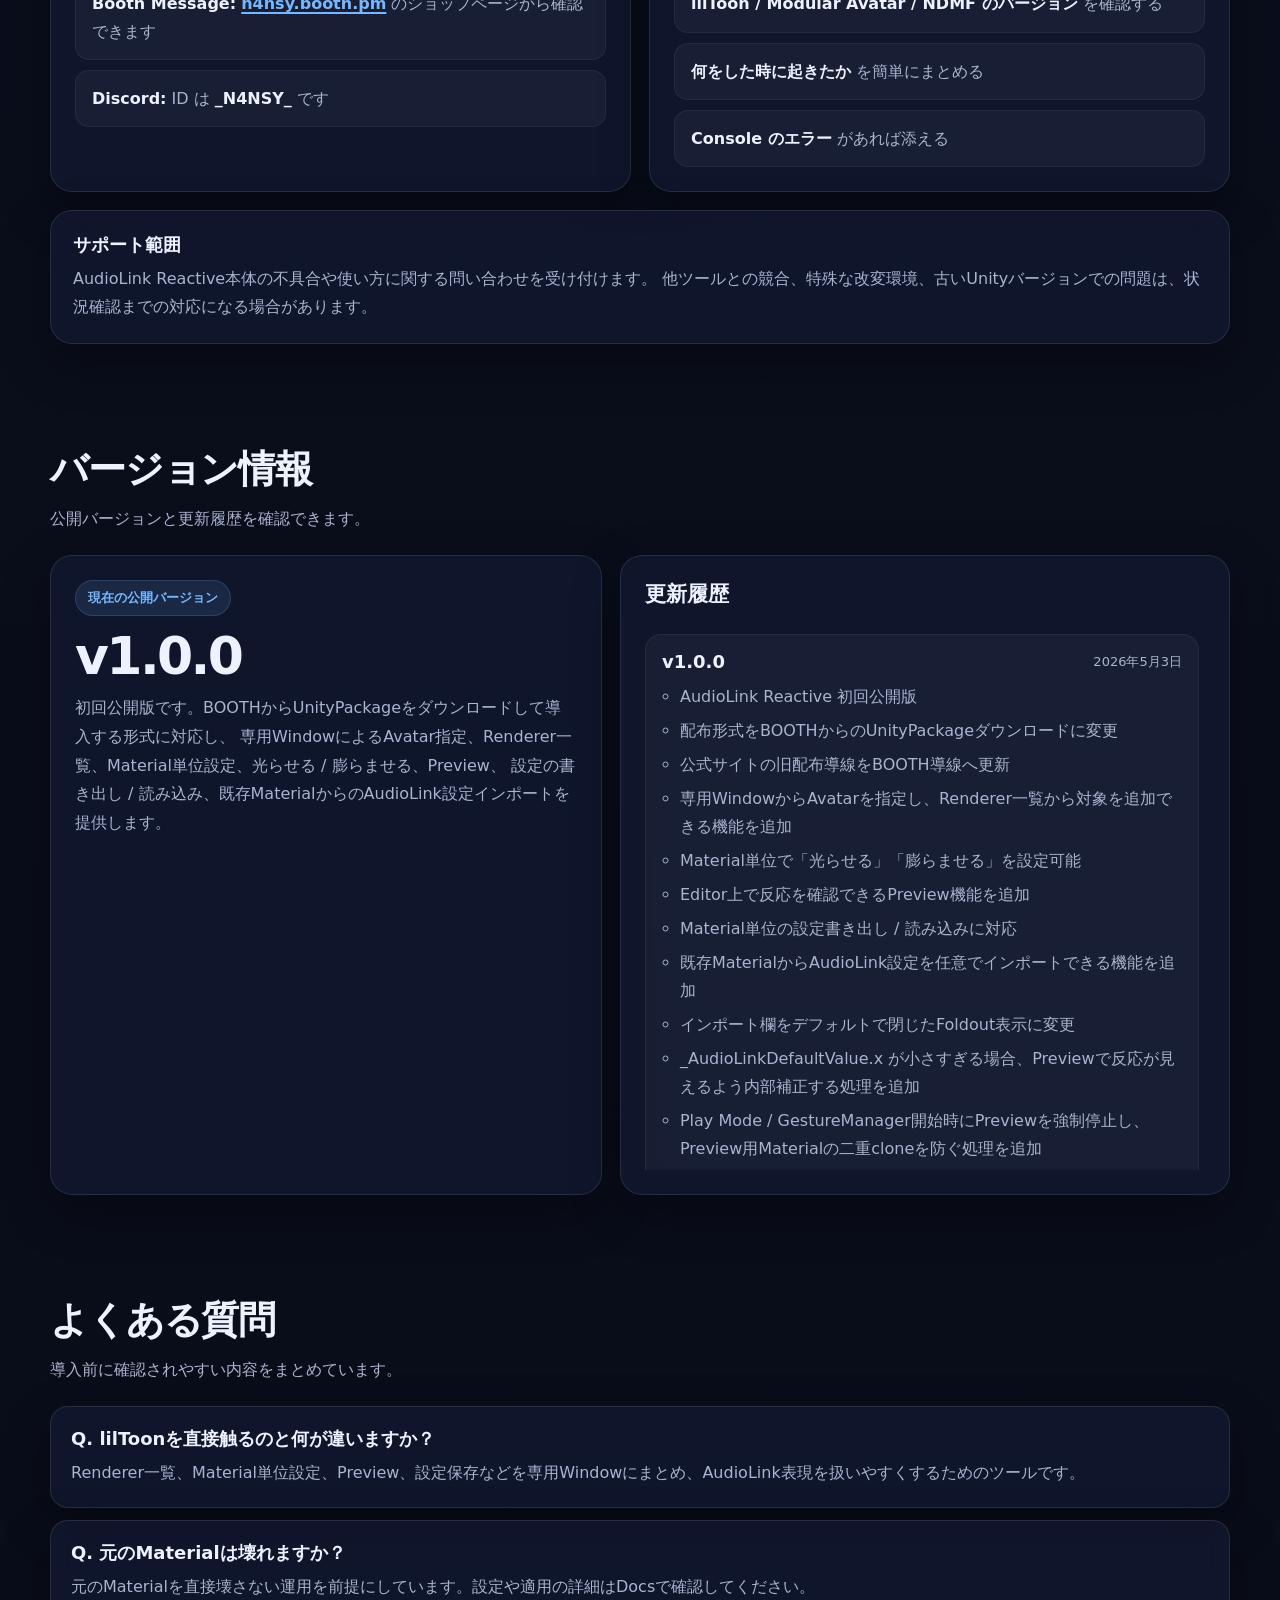
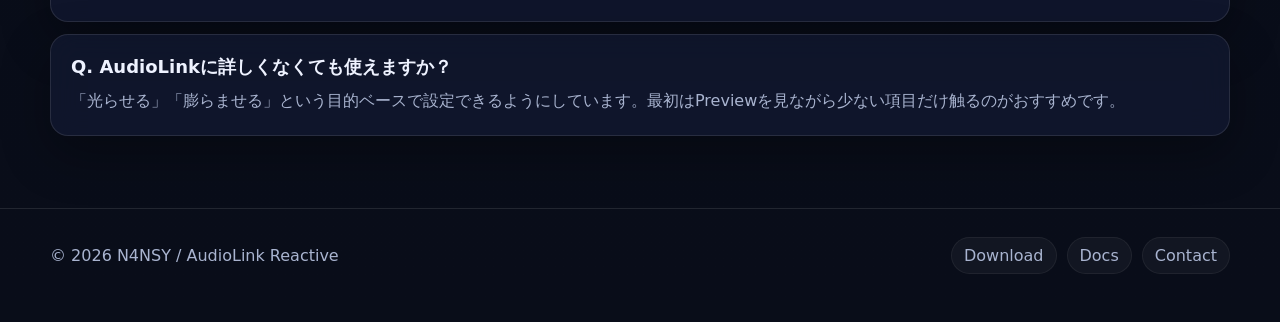
==== commit dc98ddc4: "Update index.html" ====
--- a/index.html
+++ b/index.html
@@ -44,7 +44,7 @@
             Select an Avatar in the dedicated window, choose targets from the Renderer list, and adjust glow or inflate behavior per material.
           </p>
           <div class="hero-actions">
-            <a class="btn primary" href="download.html" target="_blank" rel="noopener noreferrer"><span data-lang="ja">BOOTHでダウンロード</span><span data-lang="en">Download from BOOTH</span></a>
+            <a class="btn sedondary" href="download.html"><span data-lang="ja">BOOTHでダウンロード</span><span data-lang="en">Download from BOOTH</span></a>
             <a class="btn secondary" href="docs.html"><span data-lang="ja">使い方を見る</span><span data-lang="en">Documentation</span></a>
             <a class="btn secondary" href="#contact"><span data-lang="ja">問い合わせ</span><span data-lang="en">Contact</span></a>
           </div>
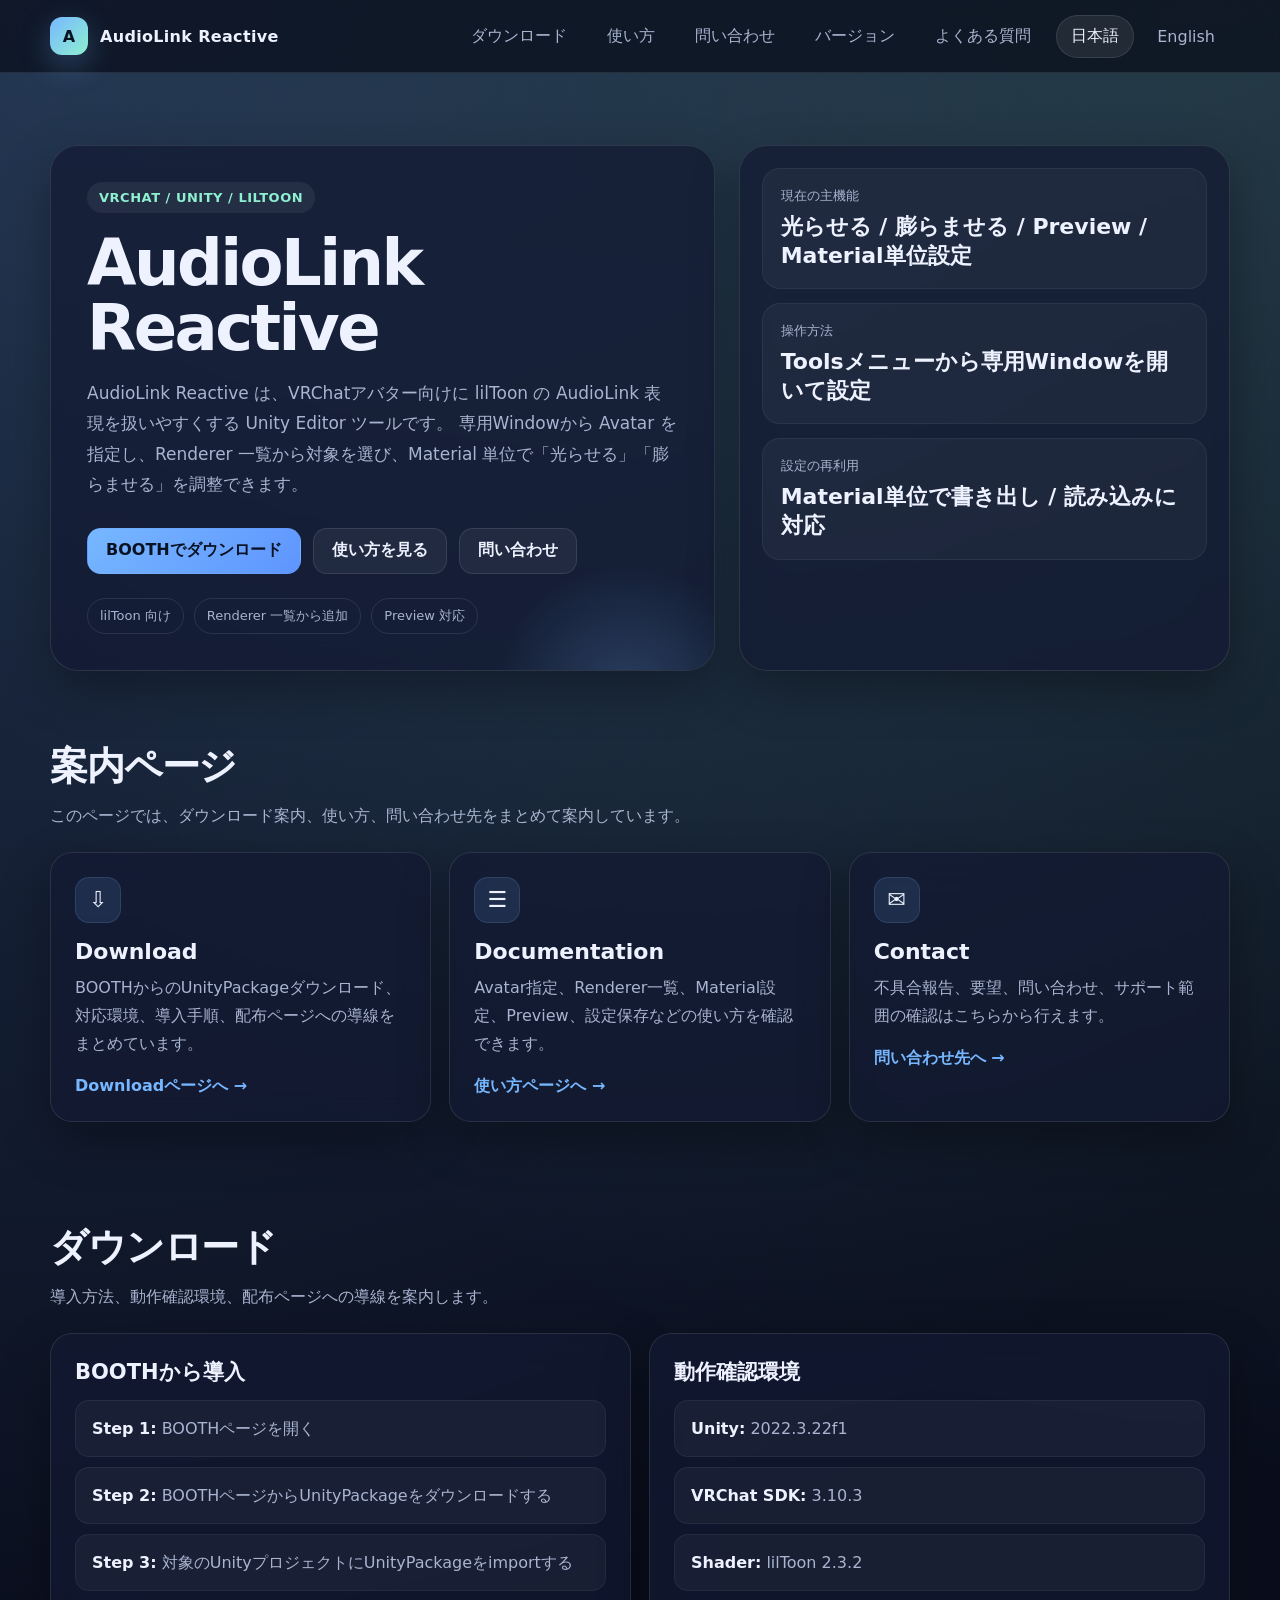
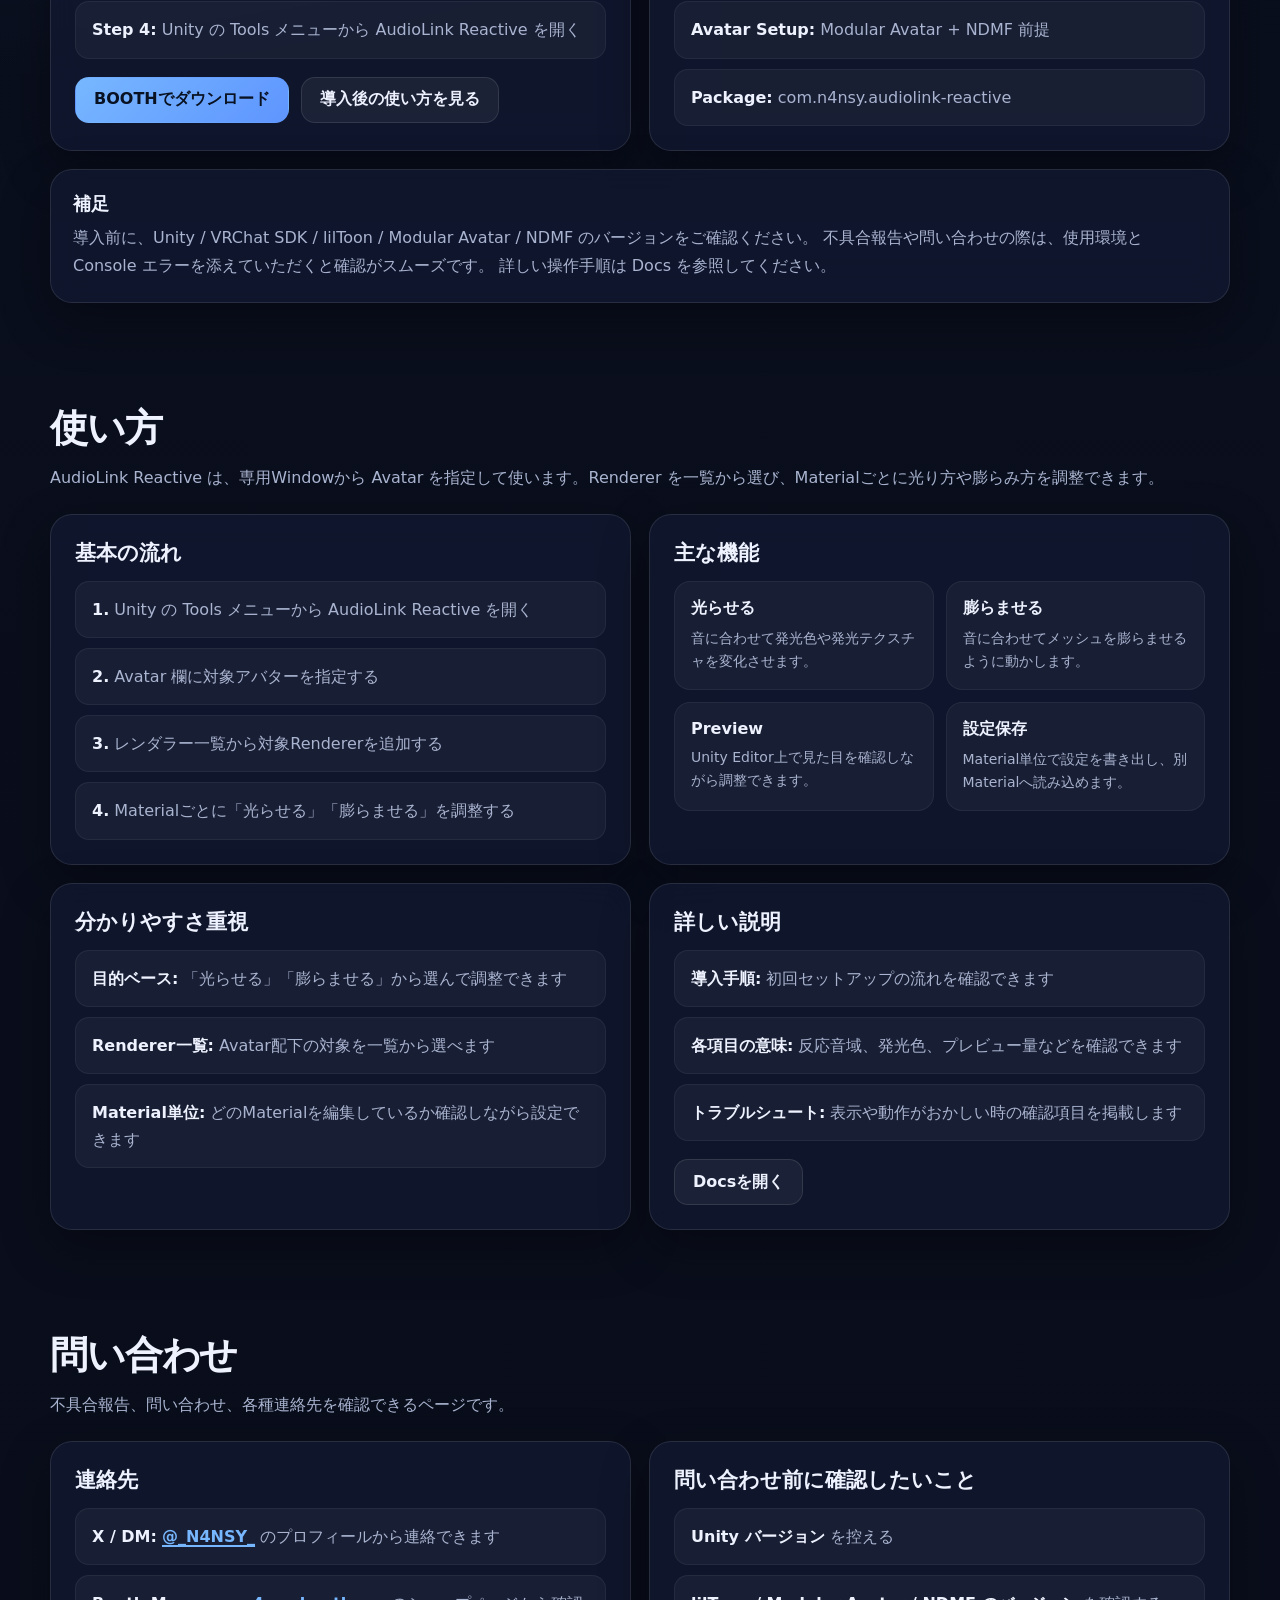
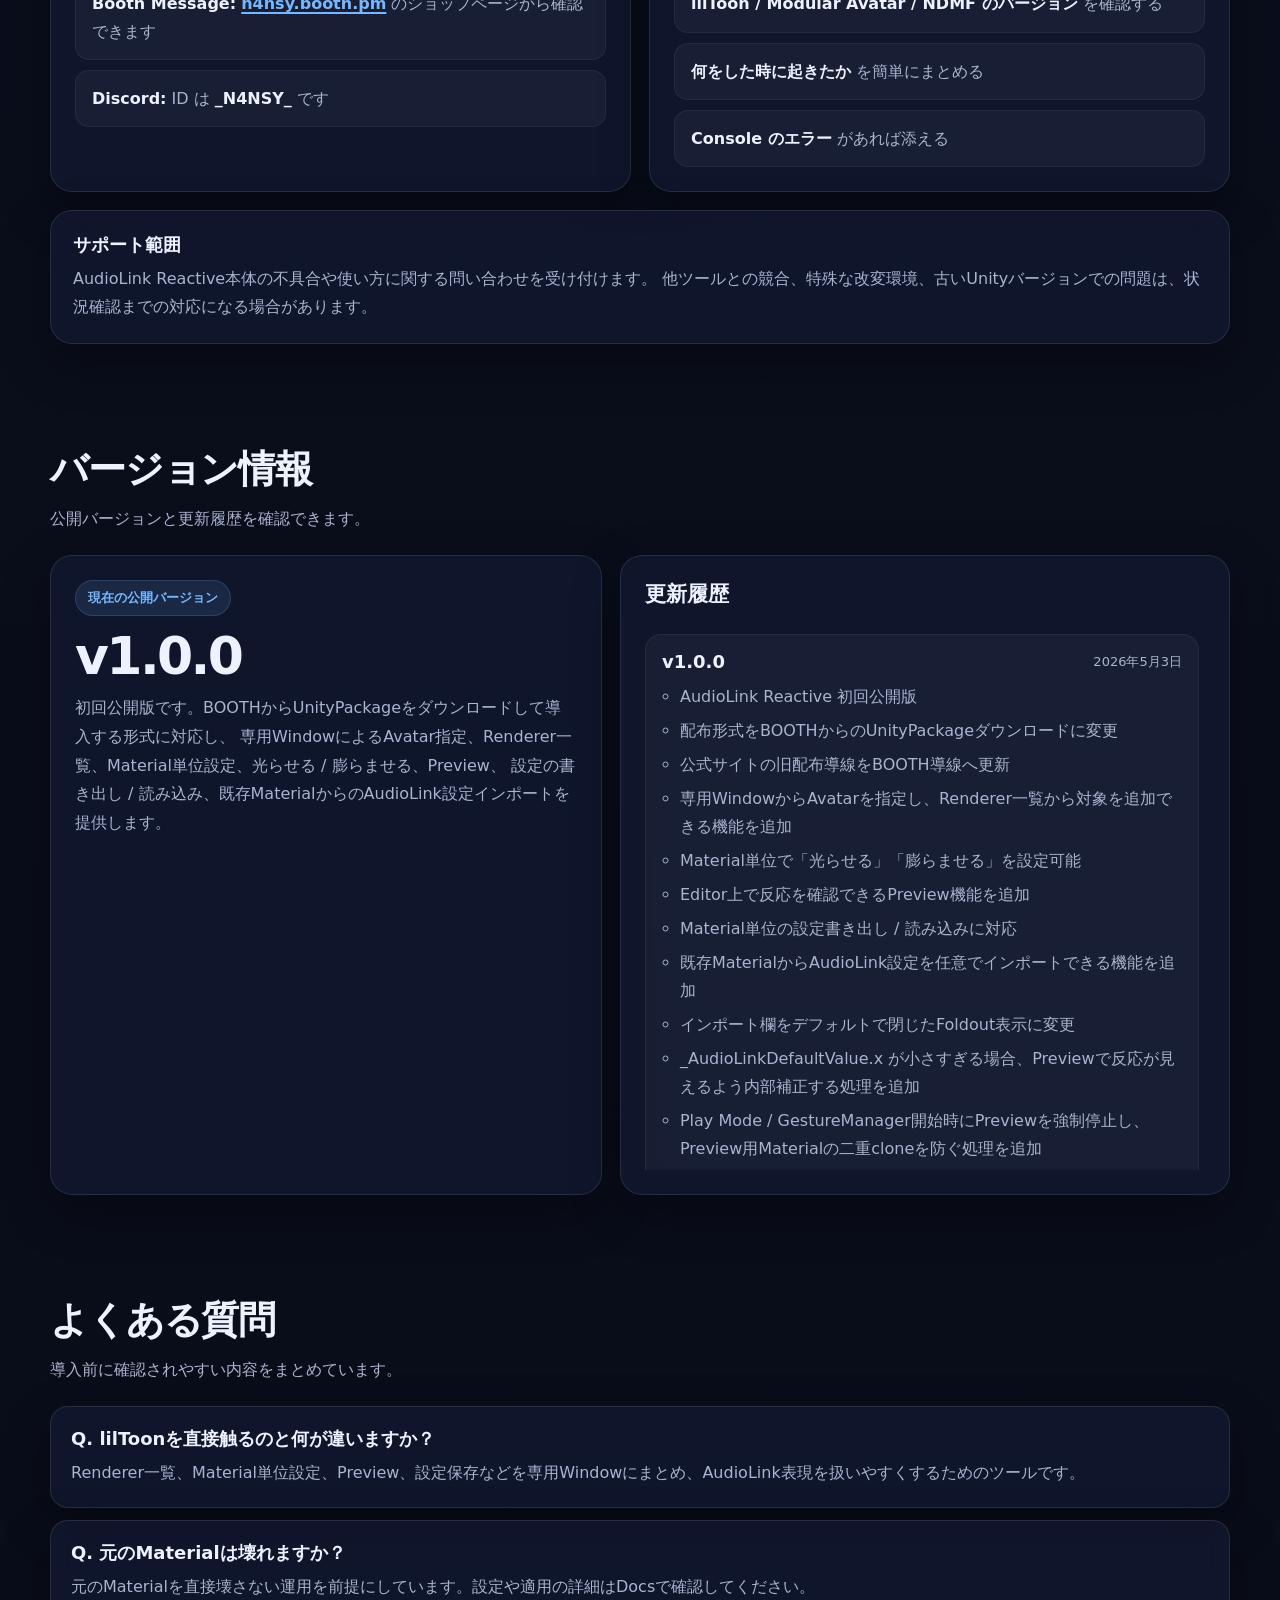
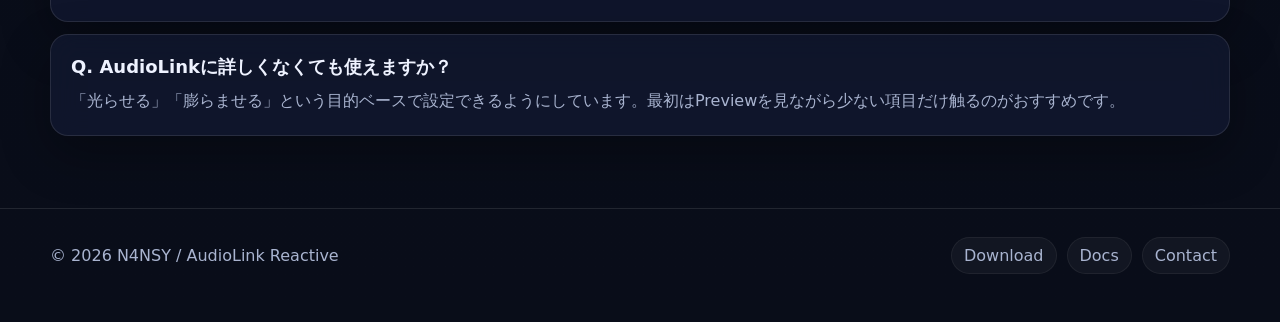
==== commit 66bbffef: "Change button class from 'sedondary' to 'primary'" ====
--- a/index.html
+++ b/index.html
@@ -44,7 +44,7 @@
             Select an Avatar in the dedicated window, choose targets from the Renderer list, and adjust glow or inflate behavior per material.
           </p>
           <div class="hero-actions">
-            <a class="btn sedondary" href="download.html"><span data-lang="ja">BOOTHでダウンロード</span><span data-lang="en">Download from BOOTH</span></a>
+            <a class="btn primary" href="download.html" target="_blank" rel="noopener noreferrer"><span data-lang="ja">BOOTHでダウンロード</span><span data-lang="en">Download from BOOTH</span></a>
             <a class="btn secondary" href="docs.html"><span data-lang="ja">使い方を見る</span><span data-lang="en">Documentation</span></a>
             <a class="btn secondary" href="#contact"><span data-lang="ja">問い合わせ</span><span data-lang="en">Contact</span></a>
           </div>
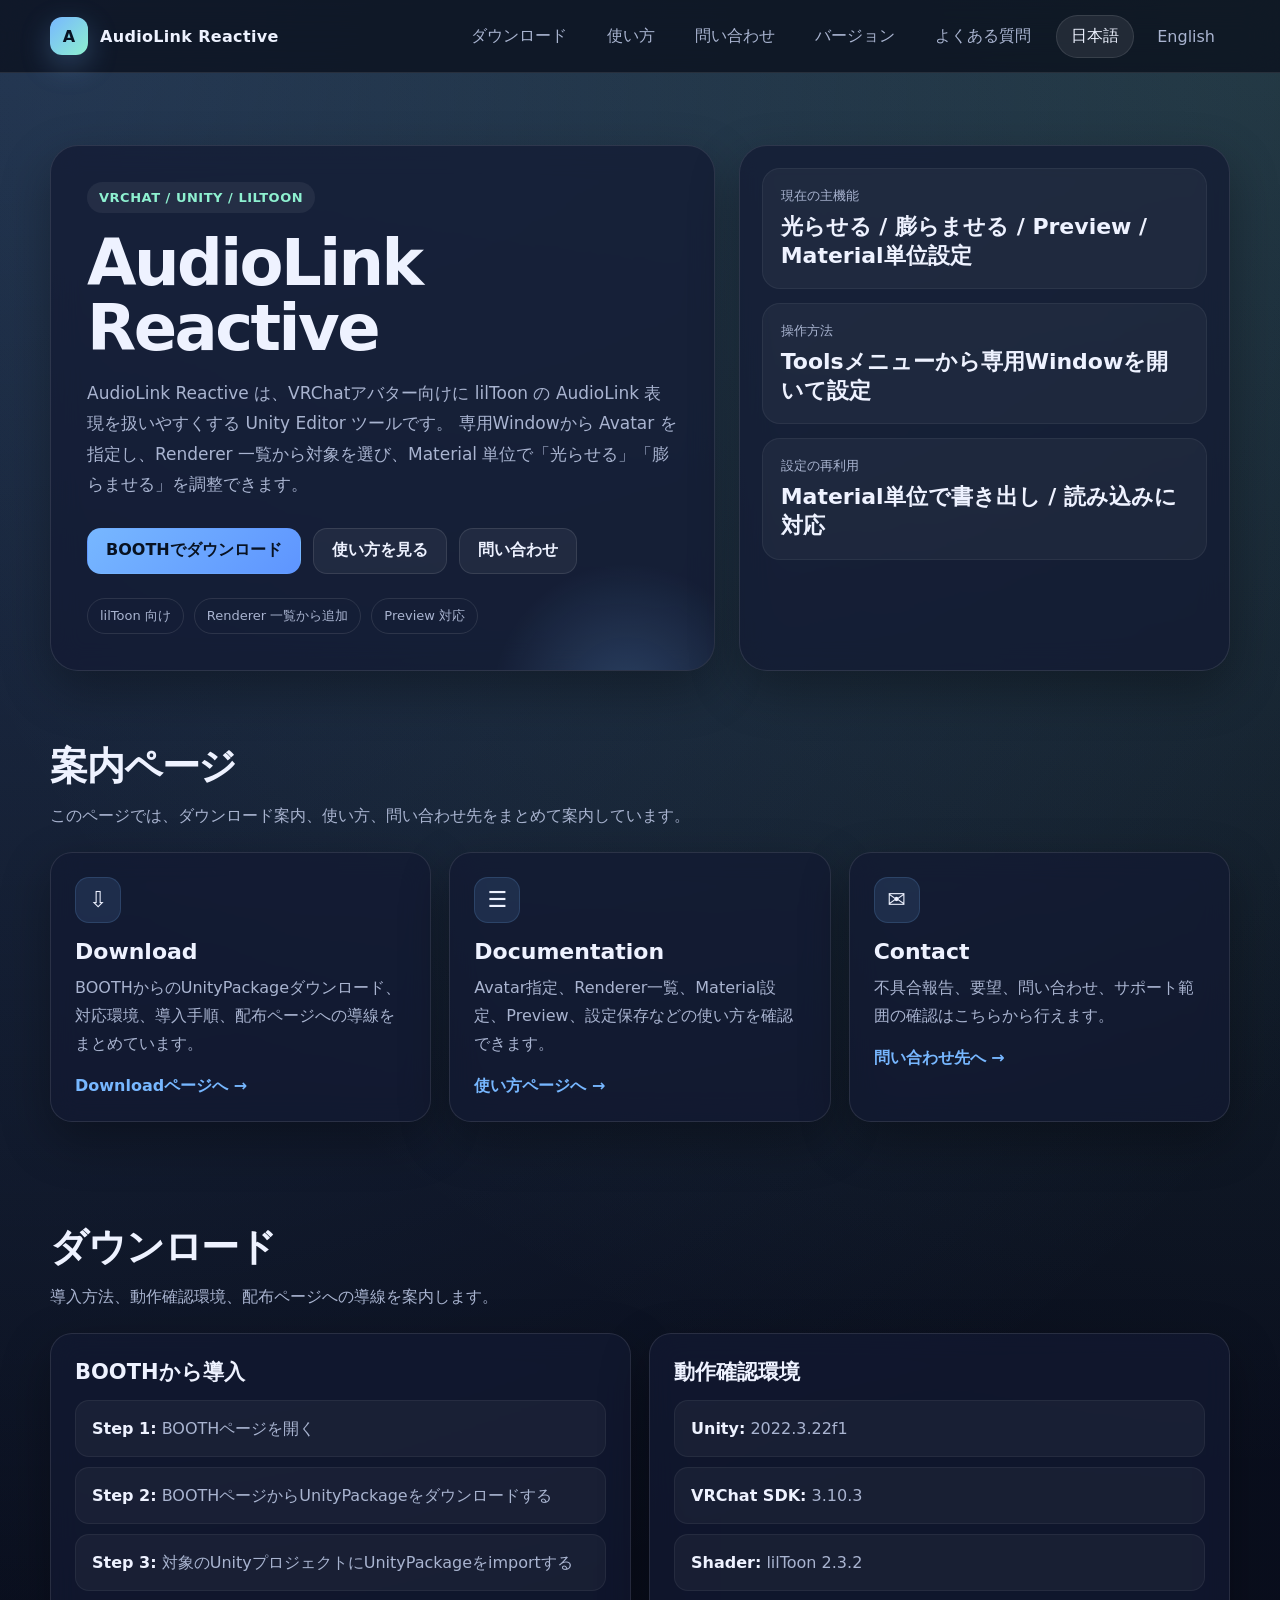
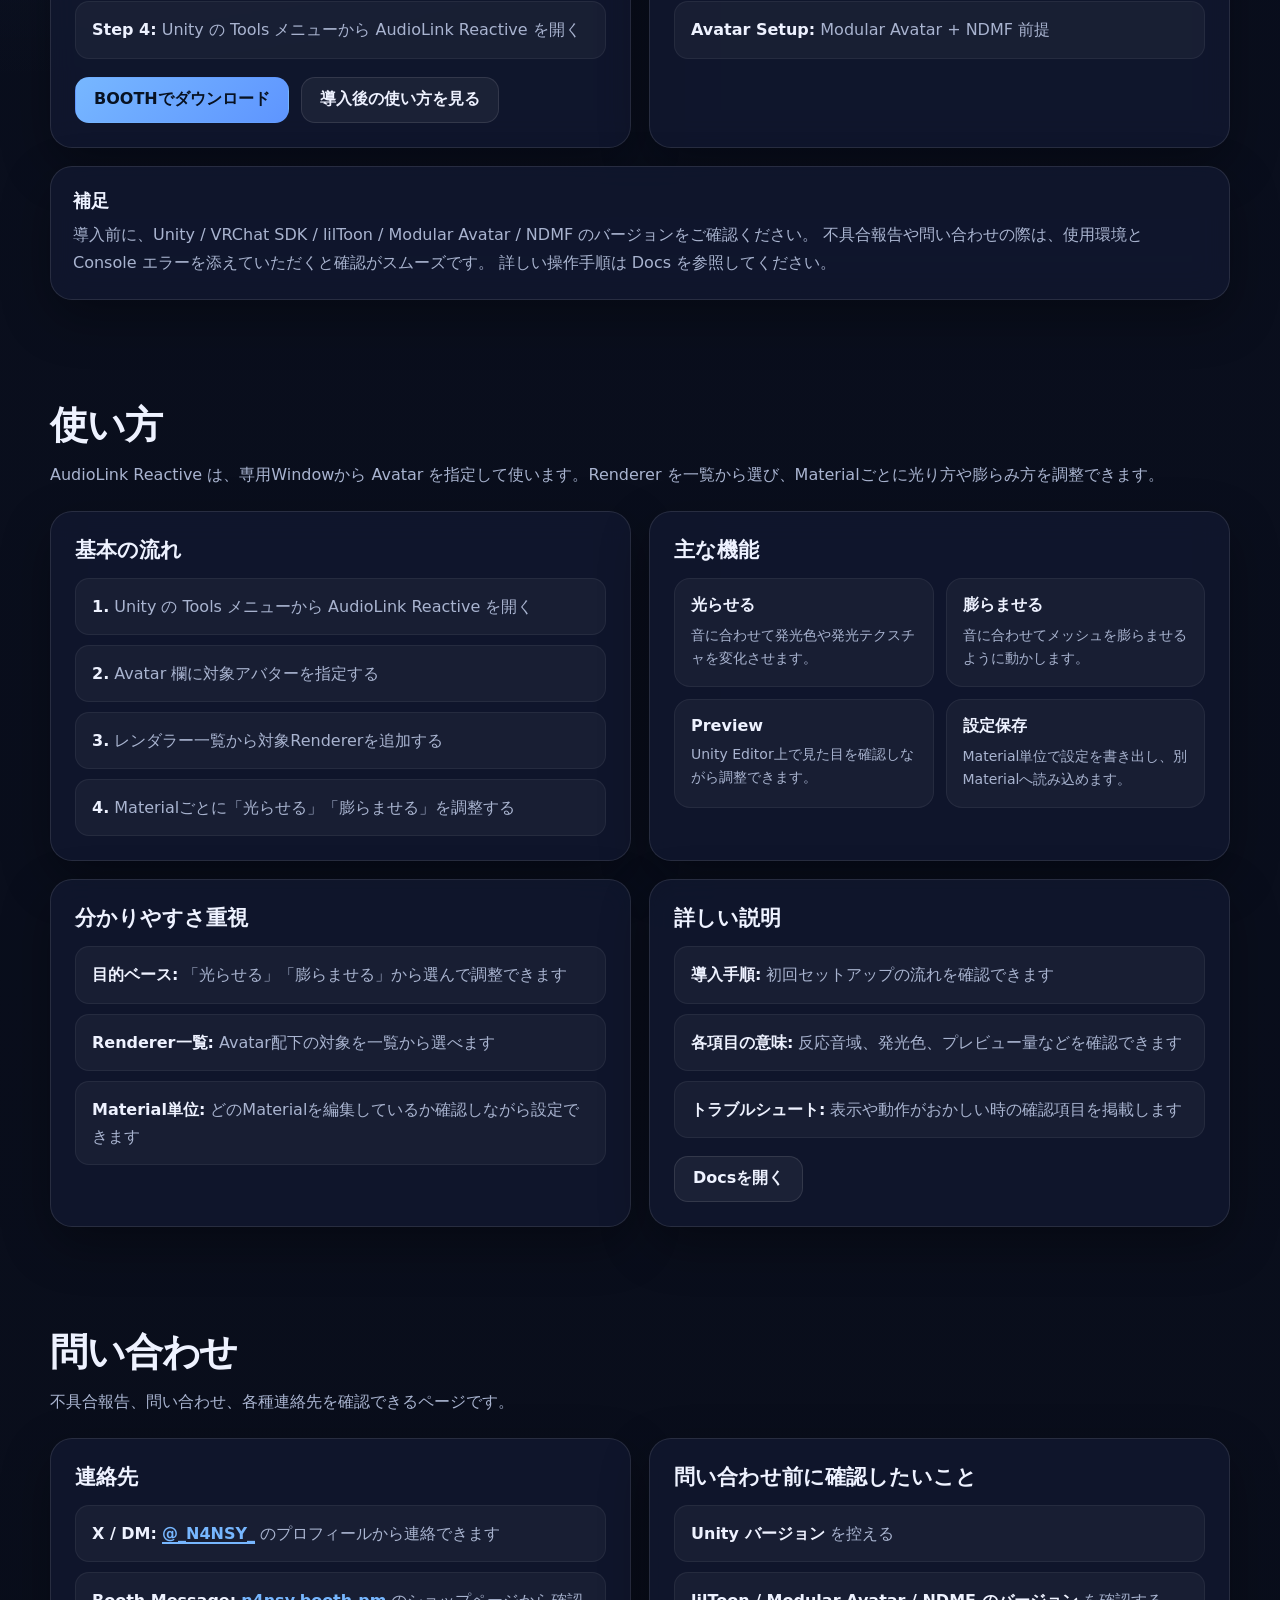
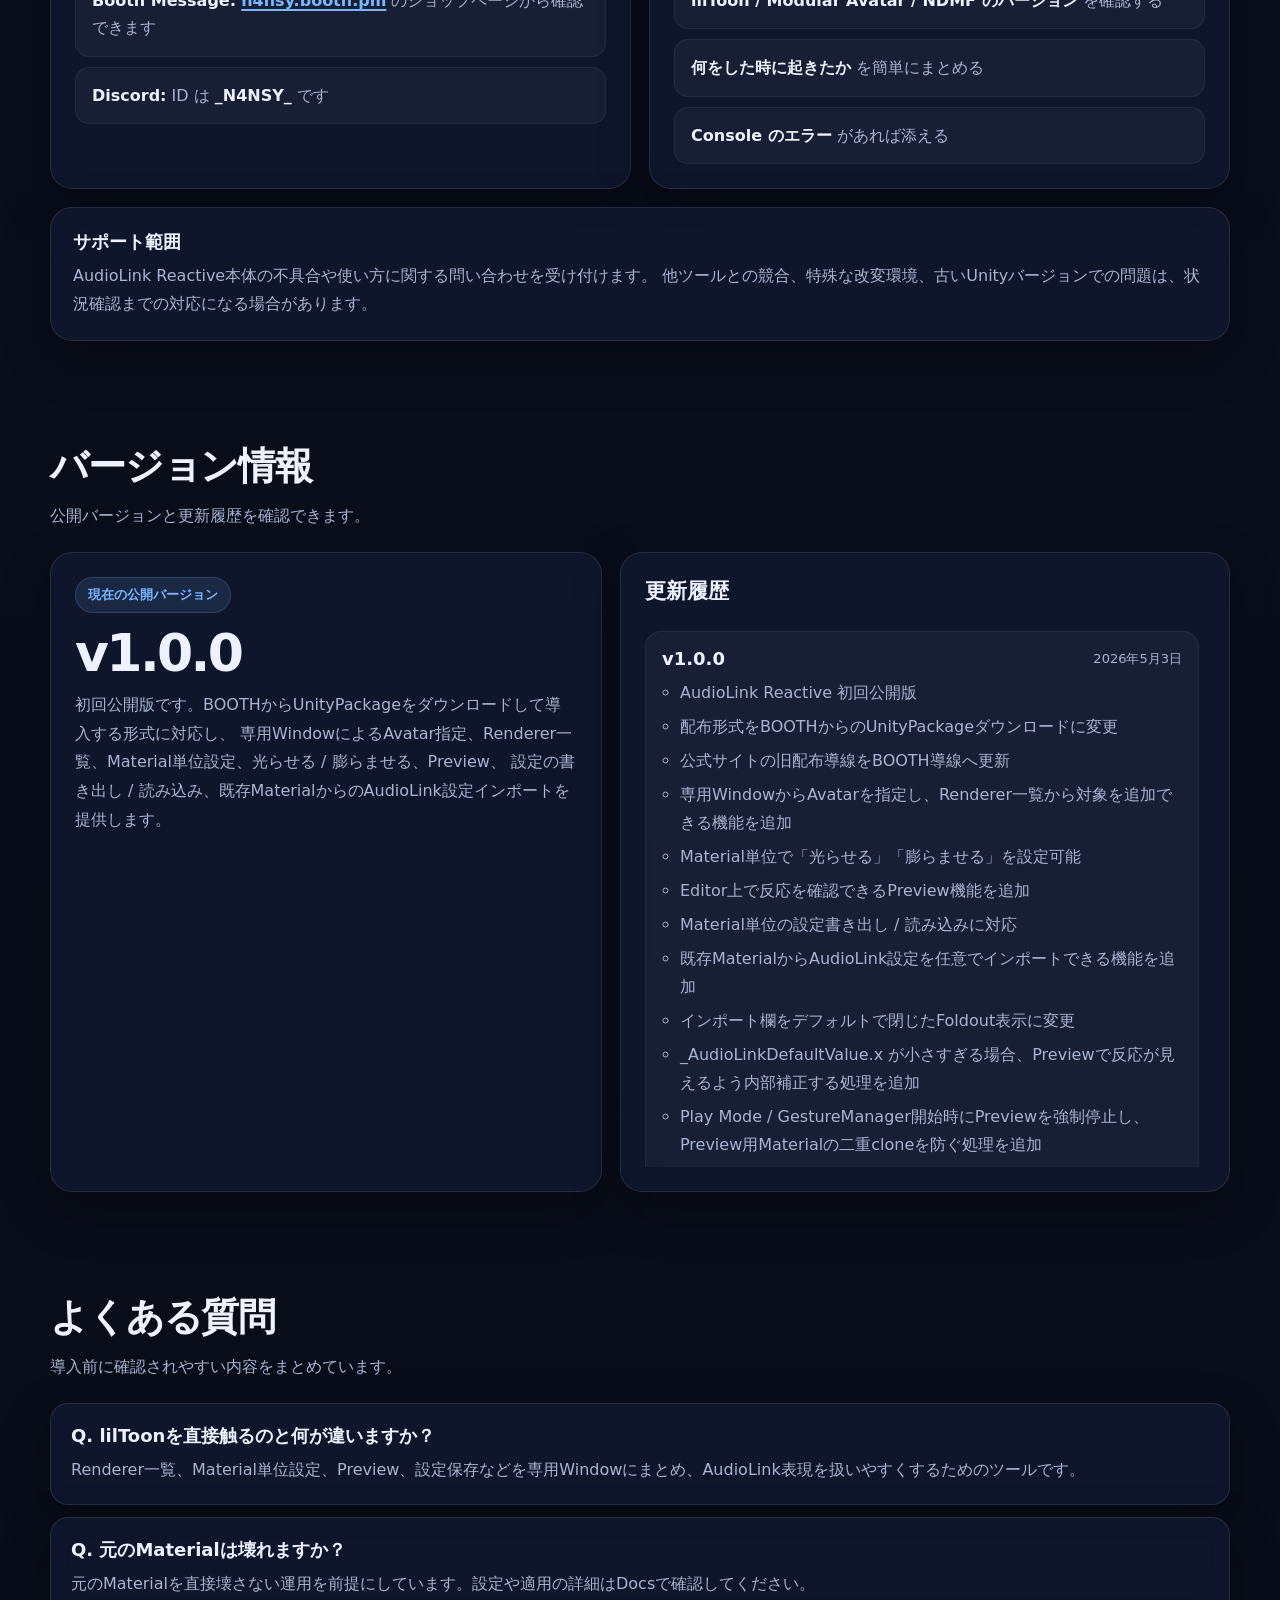
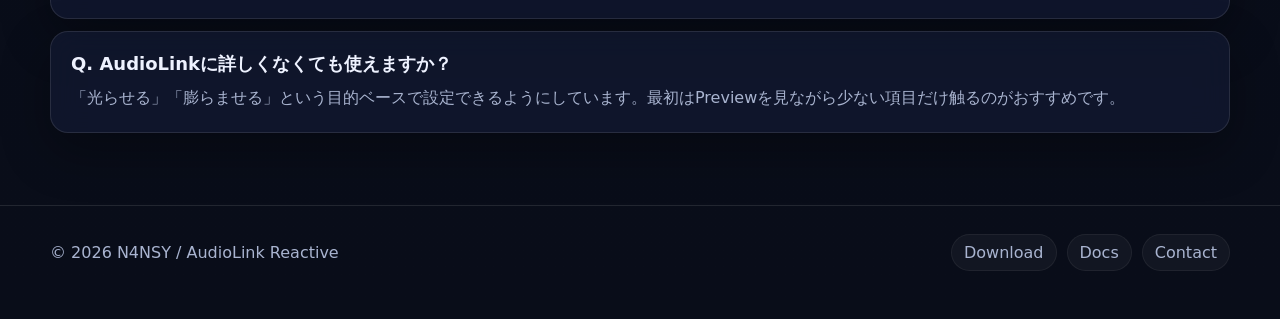
==== commit 469041ab: "Remove package ID references from site pages" ====
--- a/index.html
+++ b/index.html
@@ -44,7 +44,7 @@
             Select an Avatar in the dedicated window, choose targets from the Renderer list, and adjust glow or inflate behavior per material.
           </p>
           <div class="hero-actions">
-            <a class="btn primary" href="download.html" target="_blank" rel="noopener noreferrer"><span data-lang="ja">BOOTHでダウンロード</span><span data-lang="en">Download from BOOTH</span></a>
+            <a class="btn primary" href="download.html"><span data-lang="ja">BOOTHでダウンロード</span><span data-lang="en">Download from BOOTH</span></a>
             <a class="btn secondary" href="docs.html"><span data-lang="ja">使い方を見る</span><span data-lang="en">Documentation</span></a>
             <a class="btn secondary" href="#contact"><span data-lang="ja">問い合わせ</span><span data-lang="en">Contact</span></a>
           </div>
@@ -159,7 +159,7 @@
               <li data-lang-block="en"><strong>Step 4:</strong> Open AudioLink Reactive from the Unity Tools menu</li>
             </ul>
             <div class="hero-actions" style="margin-top:18px;">
-              <a class="btn primary" href="https://n4nsy.booth.pm/" target="_blank" rel="noopener noreferrer"><span data-lang="ja">BOOTHでダウンロード</span><span data-lang="en">Download from BOOTH</span></a>
+              <a class="btn primary" href="download.html" target="_blank" rel="noopener noreferrer"><span data-lang="ja">BOOTHでダウンロード</span><span data-lang="en">Download from BOOTH</span></a>
               <a class="btn secondary" href="docs.html"><span data-lang="ja">導入後の使い方を見る</span><span data-lang="en">Setup Guide</span></a>
             </div>
           </article>
@@ -180,8 +180,6 @@
               <li data-lang-block="ja"><strong>Avatar Setup:</strong> Modular Avatar + NDMF 前提</li>
               <li data-lang-block="en"><strong>Avatar Setup:</strong> Built around Modular Avatar + NDMF</li>
 
-              <li data-lang-block="ja"><strong>Package:</strong> com.n4nsy.audiolink-reactive</li>
-              <li data-lang-block="en"><strong>Package:</strong> com.n4nsy.audiolink-reactive</li>
             </ul>
           </article>
         </div>
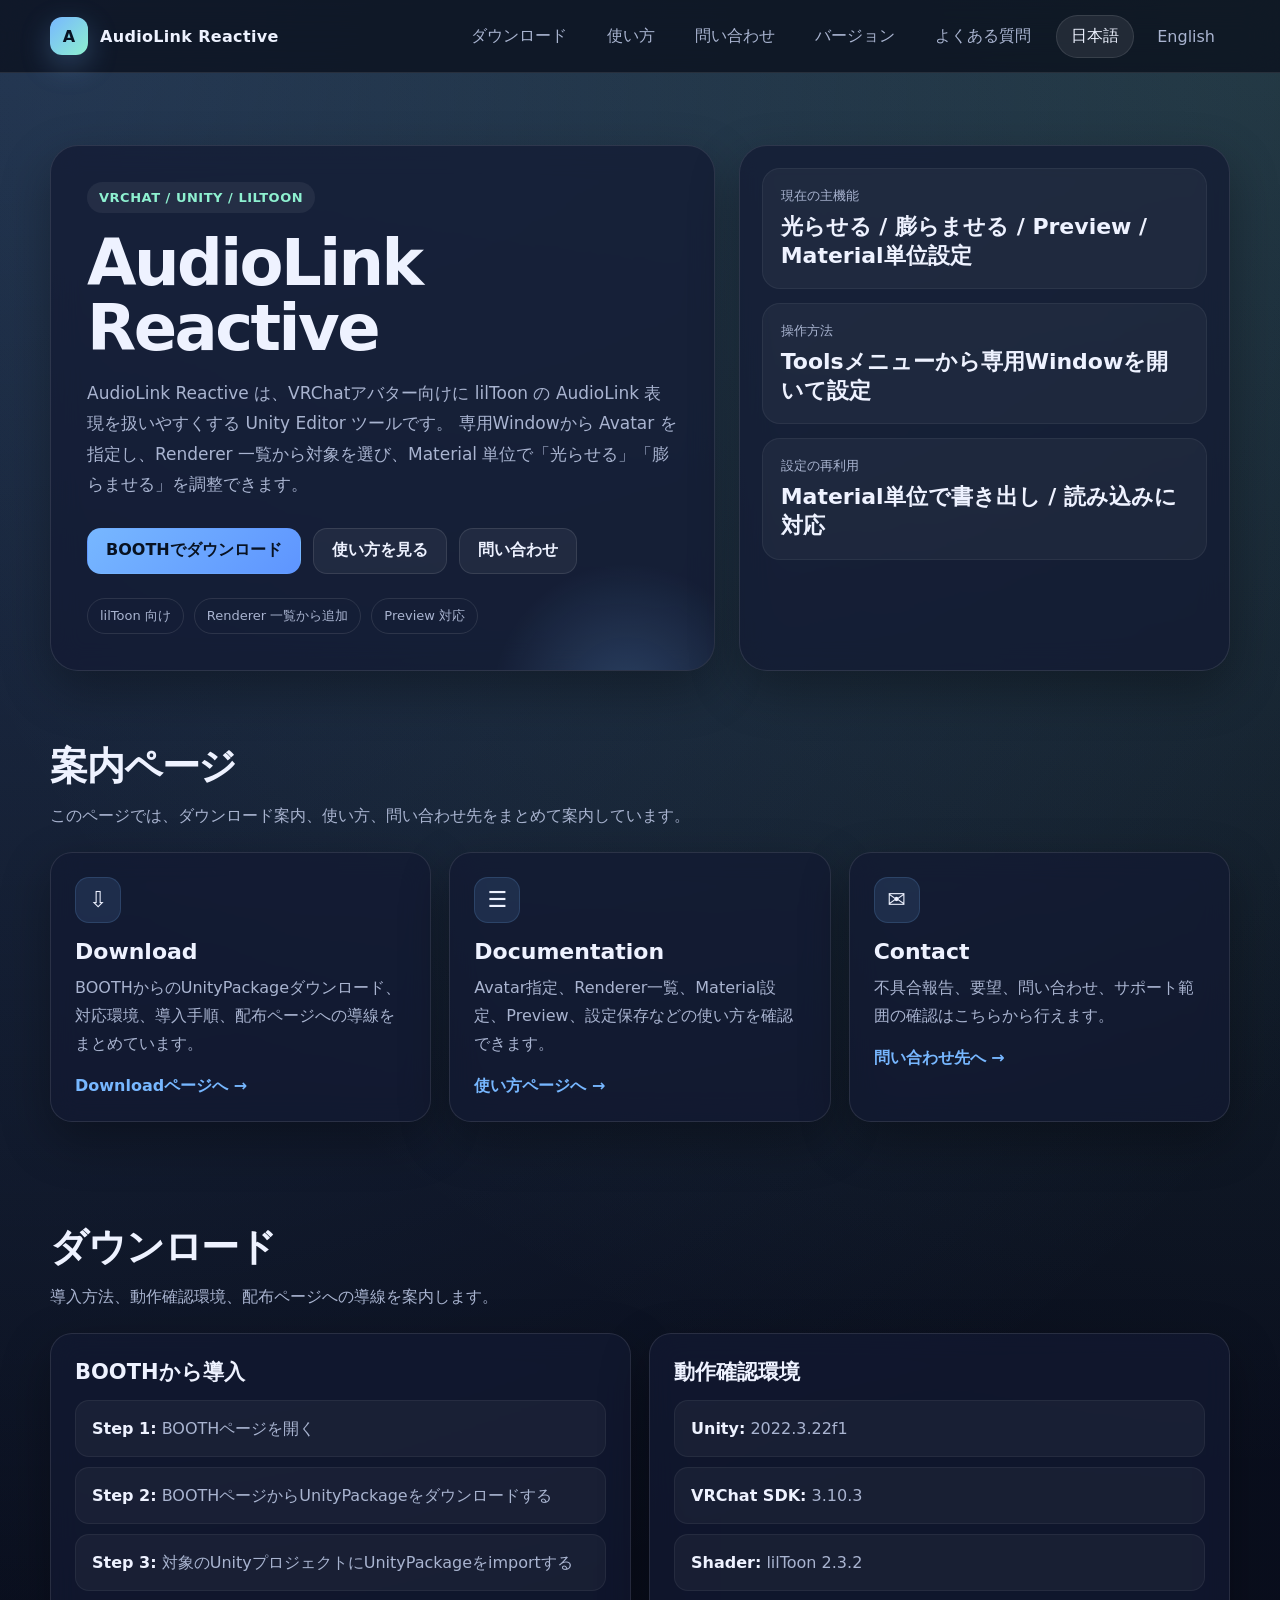
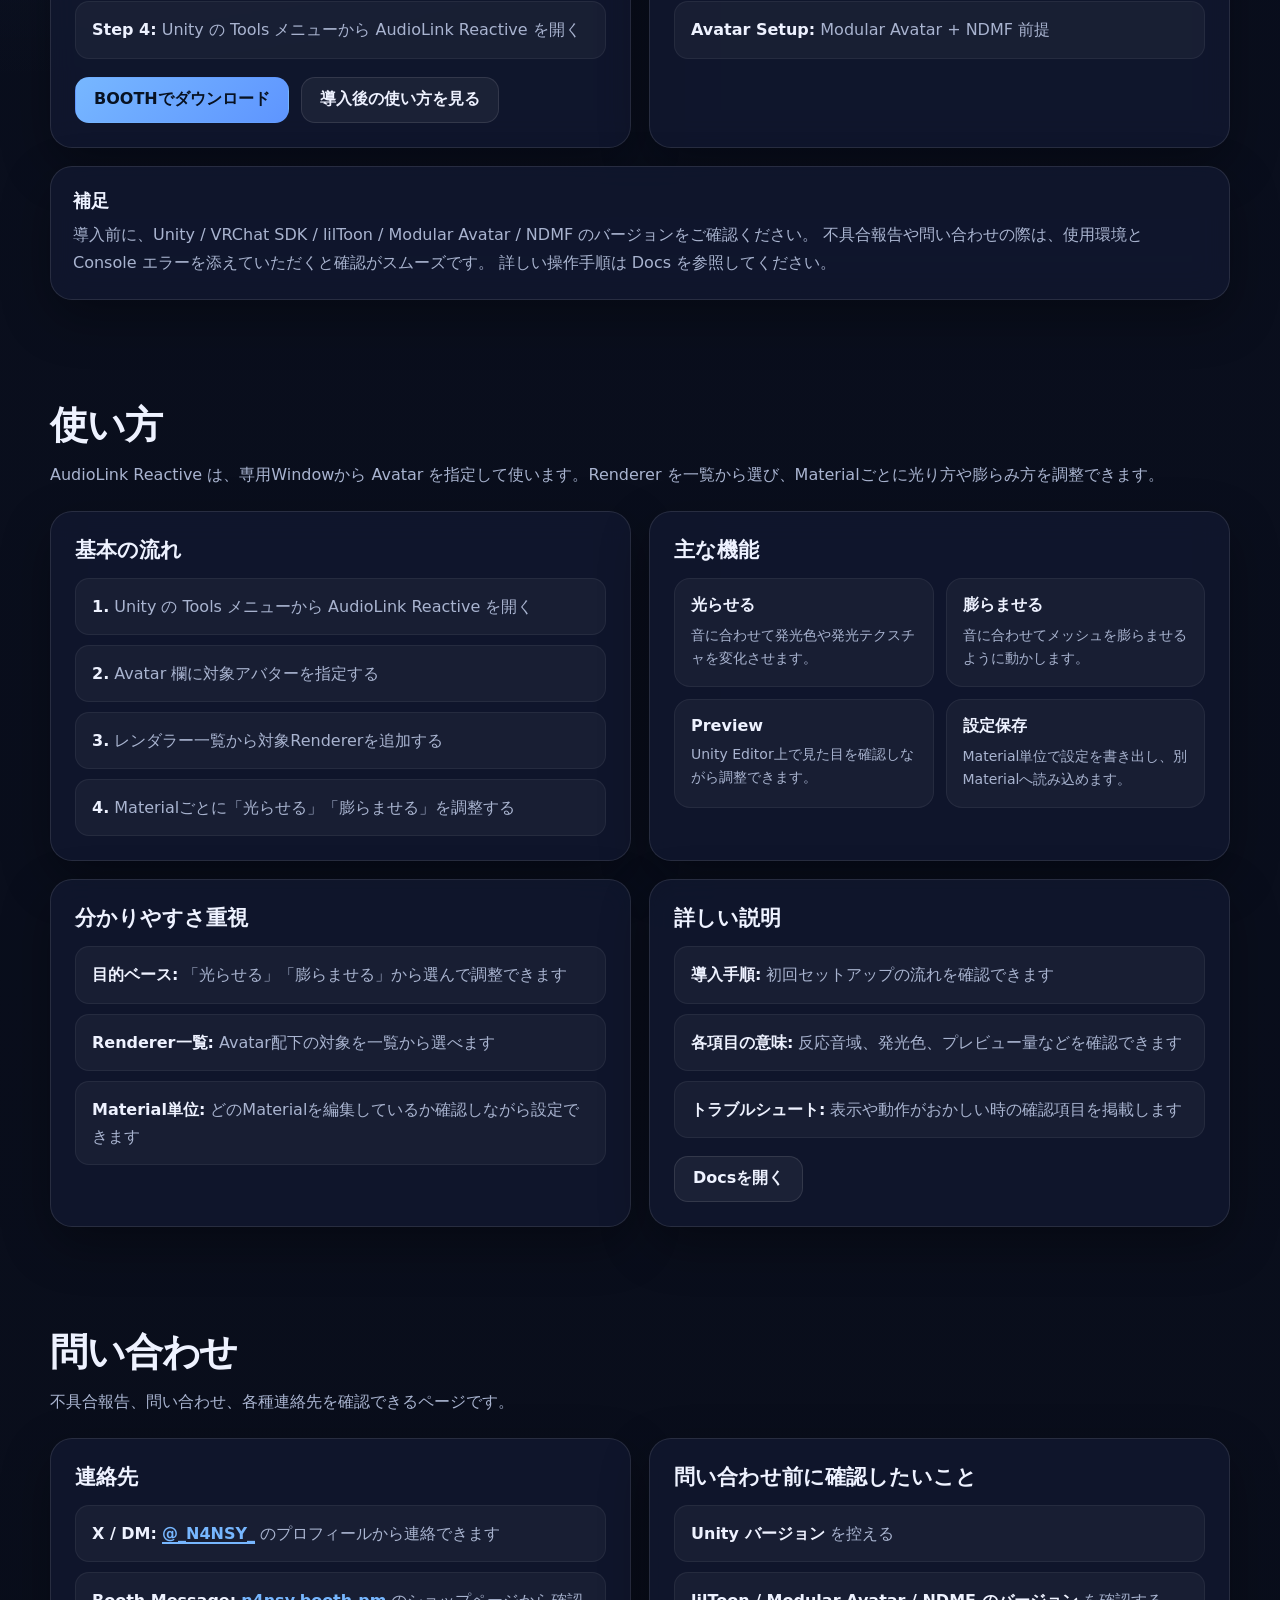
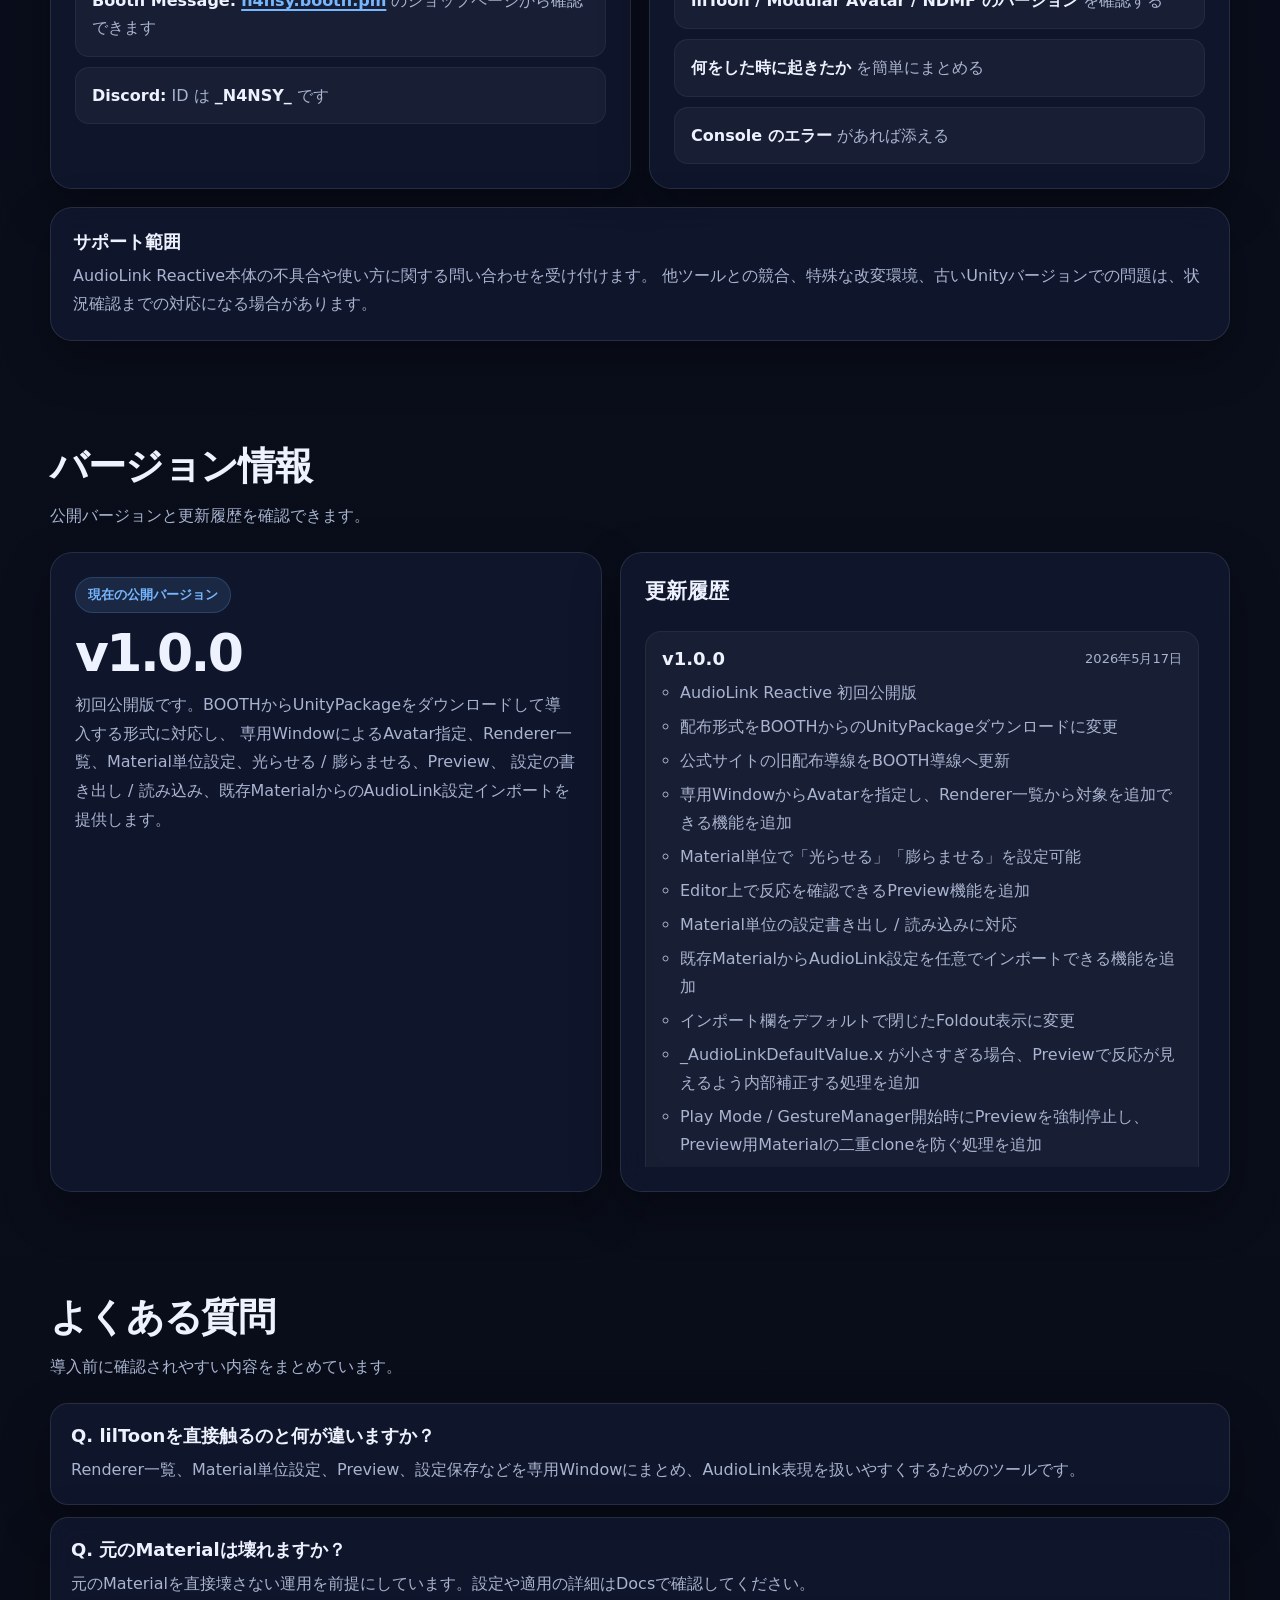
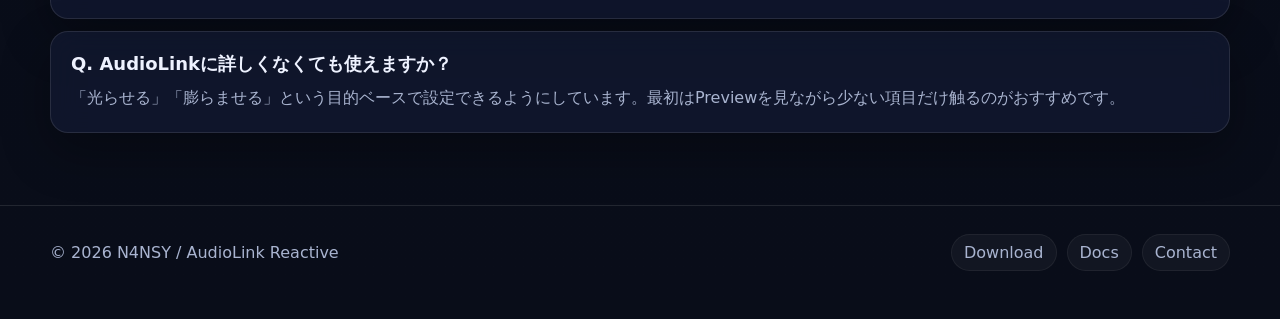
==== commit 35c5092c: "Update index.html" ====
--- a/index.html
+++ b/index.html
@@ -393,8 +393,8 @@
                   <div class="changelog-head">
                     <strong>v1.0.0</strong>
                     <span class="changelog-date">
-                      <span data-lang="ja">2026年5月3日</span>
-                      <span data-lang="en">May 3, 2026</span>
+                      <span data-lang="ja">2026年5月17日</span>
+                      <span data-lang="en">May 17, 2026</span>
                     </span>
                   </div>
                   <ul data-lang-block="ja">
